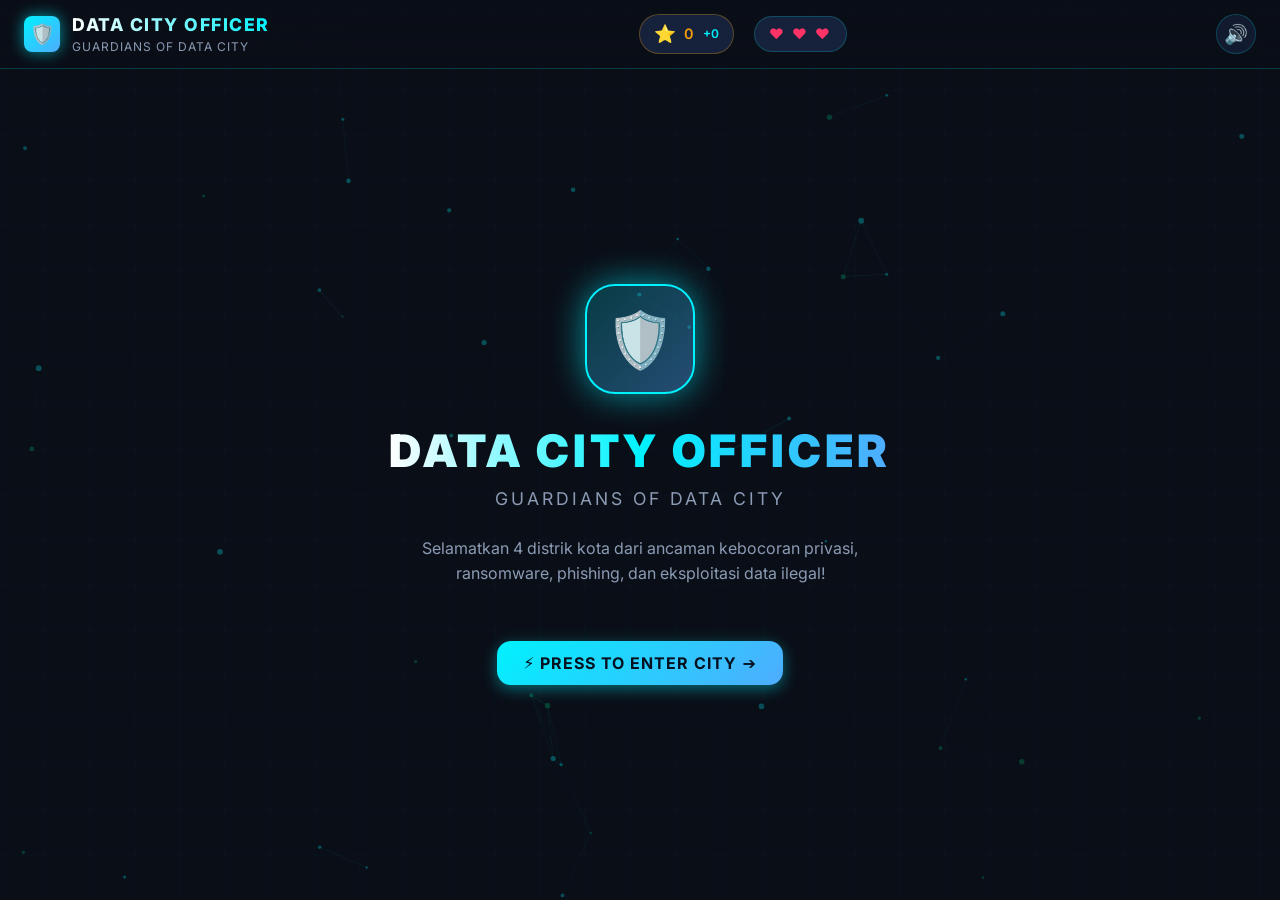
==== data-city-officer/index.html @ 13c128e5 "Add files via upload" ====
<!DOCTYPE html>
<html lang="id">

<head>
  <meta charset="UTF-8">
  <meta name="viewport" content="width=device-width, initial-scale=1.0, maximum-scale=1.0, user-scalable=no">
  <title>DATA CITY OFFICER: Guardians of Data City</title>
  <meta name="description"
    content="Game 2D edukatif cybersecurity dan data privacy berbasis browser. Selamatkan Data City dari kebocoran dan penyalahgunaan data!">
  <meta name="keywords" content="cybersecurity game, data privacy, trivia, edukasi keamanan data, data city officer">

  <!-- Modern Font -->
  <link rel="preconnect" href="https://fonts.googleapis.com">
  <link rel="preconnect" href="https://fonts.gstatic.com" crossorigin>
  <link
    href="https://fonts.googleapis.com/css2?family=Inter:wght@400;600;700;800;900&family=JetBrains+Mono:wght@700;800&display=swap"
    rel="stylesheet">

  <!-- Stylesheets -->
  <link rel="stylesheet" href="css/style.css">
  <link rel="stylesheet" href="css/animations.css">
  <link rel="stylesheet" href="css/menu.css">
  <link rel="stylesheet" href="css/map.css">
  <link rel="stylesheet" href="css/quiz.css">
  <link rel="stylesheet" href="css/city.css">
</head>

<body>

  <!-- Cyber Background Canvas -->
  <canvas id="bg-canvas"></canvas>

  <!-- Confetti Canvas -->
  <canvas id="confetti-canvas"></canvas>

  <!-- Red Strobe Overlay for Data Breach -->
  <div id="breach-overlay"></div>

  <!-- Game Over Narrative -->
  <div class="game-over-overlay" id="game-over-overlay" role="alertdialog" aria-modal="true" aria-labelledby="game-over-title" aria-describedby="game-over-narrative" hidden>
    <div class="game-over-narrative" id="game-over-narrative" aria-live="assertive">
      <h2 id="game-over-title">GAME OVER</h2>
      <p class="game-over-line game-over-line-one">Firewall kota gagal bertahan.</p>
      <p class="game-over-line game-over-line-two">Data warga dan informasi pribadi mereka telah bocor ke pihak yang tidak berwenang.</p>
      <p class="game-over-line game-over-line-three">Operasi gagal. Data City berada dalam kondisi darurat.</p>
      <p class="game-over-line game-over-return">Mengembalikanmu ke menu utama...</p>
    </div>
  </div>

  <!-- Toast Notifications Container -->
  <div id="toast-container" aria-live="polite"></div>

  <!-- Main Game Container -->
  <div id="game-app">

    <!-- Global Top Navigation Header -->
    <header class="game-header">
      <div class="header-brand" id="header-brand-logo" role="button" tabindex="0" title="Kembali ke Menu Utama">
        <div class="badge-logo">🛡️</div>
        <div class="brand-titles">
          <span class="brand-title">Data City Officer</span>
          <span class="brand-subtitle">Guardians of Data City</span>
        </div>
      </div>

      <div class="header-stats">
        <div class="stat-pill score-pill" title="Base Score dan Speed Bonus">
          <span class="icon">⭐</span>
          <span id="header-score-val">0</span>
          <span id="header-speed-val" style="font-size:0.75rem; color:var(--cyan); margin-left:2px;">+0</span>
        </div>
        <div class="stat-pill lives-pill" title="Nyawa Officer">
          <span id="header-lives-val">❤️ ❤️ ❤️</span>
        </div>
      </div>

      <div class="header-controls">
        <button class="btn-icon" id="btn-sound-toggle" aria-label="Toggle Sound" title="Suara On/Off">
          🔊
        </button>
      </div>
    </header>

    <!-- Screens Viewport Container -->
    <main id="screens-viewport">

      <!-- ===================================================================
           1. SPLASH SCREEN
           =================================================================== -->
      <section id="screen-splash" class="game-screen active">
        <div class="splash-badge">🛡️</div>
        <div>
          <h1 class="splash-title">DATA CITY OFFICER</h1>
          <p class="splash-subtitle">GUARDIANS OF DATA CITY</p>
        </div>
        <p style="color:var(--text-muted); max-width:480px; font-size:1rem; line-height:1.6;">
          Selamatkan 4 distrik kota dari ancaman kebocoran privasi, ransomware, phishing, dan eksploitasi data ilegal!
        </p>
        <button class="btn-primary splash-press-btn" id="btn-splash-enter">
          ⚡ PRESS TO ENTER CITY ➔
        </button>
      </section>

      <!-- ===================================================================
           2. MAIN MENU SCREEN
           =================================================================== -->
      <section id="screen-menu" class="game-screen">
        <div class="menu-layout">
          <!-- Hero Character Display -->
          <div class="menu-hero">
            <div class="character-card">
              <div class="character-avatar-wrapper floating-anim">
                <!-- SVG Avatar inserted via JS -->
              </div>
              <div class="hero-officer-info">
                <div class="hero-officer-name">Data City Officer</div>
                <div class="hero-officer-role">Cyber Defense Squad</div>
              </div>
            </div>
          </div>

          <!-- Menu Options -->
          <div class="menu-content">
            <div class="menu-header-group">
              <h2 class="menu-main-title">DATA CITY OFFICER</h2>
              <div class="menu-sub-title">GUARDIANS OF DATA CITY</div>
            </div>

            <div class="menu-nav-list">
              <button class="btn-primary menu-btn" id="btn-menu-start">
                <span class="btn-icon-prefix">🚀</span> START NEW MISSION
              </button>
              <button class="btn-secondary menu-btn" id="btn-menu-continue" disabled>
                <span class="btn-icon-prefix">▶️</span> CONTINUE MISSION
              </button>
              <button class="btn-secondary menu-btn" id="btn-menu-tutorial">
                <span class="btn-icon-prefix">📖</span> TUTORIAL & BRIEFING
              </button>
              <button class="btn-secondary menu-btn" id="btn-menu-how">
                <span class="btn-icon-prefix">❓</span> HOW TO PLAY & RULES
              </button>
              <button class="btn-secondary menu-btn" id="btn-menu-settings">
                <span class="btn-icon-prefix">⚙️</span> SETTINGS & STORAGE
              </button>
            </div>

            <div class="menu-footer-info">
              <span>v1.0 Standard Web Game</span>
              <span>4 Districts • 40 Questions</span>
            </div>
          </div>
        </div>
      </section>

      <!-- ===================================================================
           3. TUTORIAL SCREEN
           =================================================================== -->
      <section id="screen-tutorial" class="game-screen">
        <div class="tutorial-card">
          <div class="tutorial-header">
            <h2 style="font-size:1.3rem; color:#fff; display:flex; align-items:center; gap:8px;">
              🛡️ PANDUAN PETUGAS KEAMANAN DATA
            </h2>
            <div class="tutorial-step-indicator" id="tutorial-step-indicator">
              PANDUAN 1 / 6
            </div>
          </div>

          <!-- Slide 1: Cara Menjawab & Keyboard -->
          <div class="tutorial-slide active">
            <div class="tutorial-slide-title">
              <span>🎮</span> 1. Cara Menjawab & Kontrol
            </div>
            <p class="tutorial-slide-desc">
              Pilih salah satu dari 4 opsi jawaban terbaik berdasarkan prinsip keamanan data dan privasi. Kamu dapat
              mengklik jawaban langsung atau menggunakan tombol keyboard:
            </p>
            <div class="tutorial-visual-box">
              <div class="tutorial-key-list">
                <span class="key-badge">1 / A</span> Pilihan A
                <span class="key-badge">2 / B</span> Pilihan B
                <span class="key-badge">3 / C</span> Pilihan C
                <span class="key-badge">4 / D</span> Pilihan D
              </div>
            </div>
          </div>

          <!-- Slide 2: Timer 1:30 Menit -->
          <div class="tutorial-slide">
            <div class="tutorial-slide-title">
              <span>⏱️</span> 2. Batas Waktu 1:30 Menit & Speed Bonus
            </div>
            <p class="tutorial-slide-desc">
              Setiap pertanyaan memiliki batas waktu <strong>1:30 menit (90 detik)</strong>.
            </p>
            <div class="tutorial-visual-box">
              <ul style="list-style:none; display:flex; flex-direction:column; gap:8px;">
                <li>🟢 <strong>1:30–0:21:</strong> Waktu normal. Jawab dalam 30 detik pertama (> 1:00 tersisa) untuk
                  meraih <span style="color:var(--cyan);font-weight:700;">+50 Speed Bonus</span>!</li>
                <li>🟡 <strong>0:20–0:11:</strong> Peringatan (Warning pulse).</li>
                <li>🔴 <strong>0:10–0:00:</strong> Kritis (Critical). Jika mencapai 0:00, jawaban dihitung salah!</li>
              </ul>
            </div>
          </div>

          <!-- Slide 3: Sistem Nyawa (Lives) -->
          <div class="tutorial-slide">
            <div class="tutorial-slide-title">
              <span>❤️</span> 3. Sistem Nyawa (Lives)
            </div>
            <p class="tutorial-slide-desc">
              Officer memulai permainan dengan <strong>3 Nyawa (❤️ ❤️ ❤️)</strong>. Nyawa yang tersisa dibawa ke level
              berikutnya. Setelah menyelesaikan satu stage, Officer mendapat <strong>+1 nyawa</strong> (maksimal 3):
            </p>
            <div class="tutorial-visual-box">
              <ul style="list-style:none; display:flex; flex-direction:column; gap:8px;">
                <li>💔 <strong>Salah 1x:</strong> Mendapat Peringatan Risiko Keamanan Data.</li>
                <li>💔 <strong>Salah 2x:</strong> Security Alert! Skor level berkurang 50%!</li>
                <li>💔 <strong>Salah 3x:</strong> Memicu <strong>DATA BREACH!</strong></li>
              </ul>
            </div>
          </div>

          <!-- Slide 4: Data Breach -->
          <div class="tutorial-slide">
            <div class="tutorial-slide-title">
              <span>🚨</span> 4. Bahaya Data Breach
            </div>
            <p class="tutorial-slide-desc">
              Jika melakukan kesalahan sebanyak 3 kali dalam satu level, sistem keamanan kota lumpuh!
            </p>
            <div class="tutorial-visual-box" style="border-color:var(--crimson);">
              <p style="color:var(--crimson); font-weight:700;">
                Alarm berbunyi dan layar Game Over muncul dengan narasi kebocoran data, lalu kamu dikembalikan ke menu
                utama. Selesaikan stage untuk memulihkan 1 nyawa.
              </p>
            </div>
          </div>

          <!-- Slide 5: Power-Ups (Audit Log & Encryption) -->
          <div class="tutorial-slide">
            <div class="tutorial-slide-title">
              <span>⚡</span> 5. Power-Up Bantuan Officer
            </div>
            <p class="tutorial-slide-desc">
              Setiap level memberikanmu 2 perlengkapan canggih (masing-masing 1x per level):
            </p>
            <div class="tutorial-visual-box">
              <div style="display:flex; flex-direction:column; gap:12px;">
                <div>
                  <strong style="color:var(--cyan);">🔍 AUDIT LOG (Tombol L):</strong> Mengeliminasi 2 opsi jawaban yang
                  salah secara otomatis!
                </div>
                <div>
                  <strong style="color:#a855f7;">🔐 ENCRYPTION (Tombol E):</strong> Membekukan timer selama 7 detik
                  untuk memberikan waktu berpikir ekstra!
                </div>
              </div>
            </div>
          </div>

          <!-- Slide 6: Pangkat & Skor Akhir -->
          <div class="tutorial-slide">
            <div class="tutorial-slide-title">
              <span>🏆</span> 6. Skor & Pangkat Tertinggi
            </div>
            <p class="tutorial-slide-desc">
              Selesaikan 40 pertanyaan di 4 distrik (Hospital, E-Shop, School, Restaurant).
            </p>
            <div class="tutorial-visual-box">
              <div style="display:grid; grid-template-columns:1fr 1fr; gap:10px; width:100%;">
                <div>🥉 0–1000: Rookie Officer</div>
                <div>🥈 1001–2500: Junior Officer</div>
                <div>🥇 2501–3500: Senior Officer</div>
                <div>👑 3501–4000: Chief Data Guardian</div>
              </div>
            </div>
          </div>

          <!-- Tutorial Navigation -->
          <div class="tutorial-nav">
            <button class="btn-secondary" id="btn-tutorial-prev">
              ⬅ KEMBALI
            </button>
            <button class="btn-primary" id="btn-tutorial-next">
              LANJUT ➔
            </button>
          </div>
        </div>
      </section>

      <!-- 2D City Exploration -->
      <section id="screen-city" class="game-screen">
        <div class="city-world" id="city-world">
          <canvas id="city-canvas" aria-label="Data City 2D world"></canvas>
          <div class="city-hud">
            <div class="city-hud-brand">🛡️ DATA CITY OFFICER <span id="city-rank">ROOKIE OFFICER</span></div>
            <div class="city-hud-stats">
              <span>⭐ <b id="city-score">0</b></span>
              <span>✨ <b id="city-xp">0 XP</b></span>
              <span>❤️ <b id="city-lives">3</b></span>
              <div class="city-security-pill"><span>🔐 <b id="city-security">0%</b></span><i><em id="city-security-fill"></em></i></div>
            </div>
            <div class="city-objective">
              <small>CURRENT OBJECTIVE</small>
              <strong id="city-objective-text">Visit Hospital and talk to Dr. Maya.</strong>
            </div>
            <div class="city-hud-actions">
              <button type="button" id="city-map-toggle" aria-label="Show city map">🗺️</button>
              <button type="button" id="city-pause-button" aria-label="Pause game">Ⅱ</button>
            </div>
          </div>
          <div class="city-minimap" id="city-minimap" aria-label="Minimap"></div>
          <div class="city-interact-prompt" id="city-interact-prompt" hidden></div>
          <div class="city-touch-controls" id="city-touch-controls" aria-label="Movement controls">
            <div class="city-dpad">
              <button type="button" data-move="up" aria-label="Move up">▲</button>
              <button type="button" data-move="left" aria-label="Move left">◀</button>
              <button type="button" data-move="down" aria-label="Move down">▼</button>
              <button type="button" data-move="right" aria-label="Move right">▶</button>
            </div>
            <button type="button" id="city-touch-interact">E&nbsp; TALK</button>
          </div>
          <div class="city-dialog-shade" id="city-dialog-shade" hidden>
            <section class="city-dialog" role="dialog" aria-modal="true" aria-labelledby="city-dialog-title">
              <header><span id="city-dialog-avatar">🛡️</span><div><strong id="city-dialog-title">Data City</strong><small id="city-dialog-role"></small></div><button type="button" id="city-dialog-close" aria-label="Close">×</button></header>
              <p id="city-dialog-text"></p>
              <div class="city-dialog-progress" id="city-dialog-progress"></div>
              <footer>
                <button type="button" class="btn-secondary" id="city-dialog-skip">SKIP</button>
                <button type="button" class="btn-secondary" id="city-dialog-next">CONTINUE</button>
                <div class="city-mission-actions" id="city-mission-actions" hidden></div>
              </footer>
            </section>
          </div>
          <div class="city-briefing-shade" id="city-briefing-shade" hidden>
            <section class="city-briefing" role="dialog" aria-modal="true">
              <span id="city-briefing-icon">🛡️</span>
              <small>MISSION START</small>
              <h2 id="city-briefing-district">HOSPITAL SECURITY</h2>
              <p id="city-briefing-title">Pendaftaran Pasien Baru</p>
              <button type="button" class="btn-primary" id="city-briefing-start">START MISSION</button>
              <button type="button" class="btn-secondary" id="city-briefing-cancel">KEMBALI</button>
            </section>
          </div>
          <div class="city-pause-shade" id="city-pause-shade" hidden>
            <section class="city-pause" role="dialog" aria-modal="true">
              <h2>GAME PAUSED</h2>
              <button type="button" class="btn-primary" id="city-resume">RESUME</button>
              <button type="button" class="btn-secondary" id="city-save">SAVE GAME</button>
              <button type="button" class="btn-secondary" id="city-settings">SETTINGS</button>
              <button type="button" class="btn-secondary" id="city-district-map">DISTRICT MAP</button>
              <button type="button" class="btn-secondary" id="city-main-menu">MAIN MENU</button>
            </section>
          </div>
          <div class="city-welcome" id="city-welcome" hidden>
            <strong>WELCOME TO DATA CITY</strong>
            <span>Explore the city. Talk to people. Protect their data.</span>
          </div>
        </div>
      </section>

      <!-- ===================================================================
           4. DATA CITY MAP SCREEN
           =================================================================== -->
      <section id="screen-map" class="game-screen">
        <div class="map-header">
          <div class="map-title-group">
            <h2>PETA DISTRIK DATA CITY</h2>
            <p>Pilih distrik untuk memulai inspeksi keamanan data.</p>
          </div>
          <div class="map-global-security">
            <div class="global-sec-info">
              <span class="global-sec-label">TOTAL KEAMANAN KOTA</span>
              <span class="global-sec-value" id="global-sec-val">20%</span>
            </div>
          </div>
        </div>

        <!-- 2D Map Grid (Expanded Panoramic Layout) -->
        <div class="city-map-container">
          <!-- Central HQ Node Banner -->
          <div class="district-node-hq">
            <div class="hq-node-card">
              <div class="hq-icon-box">🏢</div>
              <div class="hq-info-box">
                <div class="hq-title">DATA CITY HQ — COMMAND CENTER</div>
                <div class="hq-status-row">
                  <span class="hq-status-badge">CENTRAL FIREWALL</span>
                  <span class="hq-firewall-indicator" id="hq-firewall-status">FIREWALL INTEGRITY: 20%</span>
                </div>
              </div>
            </div>
          </div>

          <!-- 4 District Nodes Panoramic Grid -->
          <div class="districts-grid-container">
            <!-- Hospital Node -->
            <div class="district-node-hospital">
              <div class="district-card" id="card-hospital" tabindex="0">
                <div class="district-card-header">
                  <div class="district-icon-wrapper">🏥</div>
                  <div class="district-badge-status badge-unlocked">UNLOCKED</div>
                </div>
                <div class="district-info-body">
                  <div class="district-name">HOSPITAL</div>
                  <div class="district-topic">Medical Data Privacy</div>
                  <div class="district-npc-hint">👩‍⚕️ Dr. Maya</div>
                </div>
                <div class="district-security-box">
                  <div class="sec-bar-header">
                    <span class="sec-level-label">Security</span>
                    <span class="sec-percent-val">20%</span>
                  </div>
                  <div class="sec-progress-track">
                    <div class="sec-progress-fill danger" style="width: 20%;"></div>
                  </div>
                </div>
                <button class="btn-primary district-action-btn">ENTER DISTRICT</button>
              </div>
            </div>

            <!-- E-Shop Node -->
            <div class="district-node-eshop">
              <div class="district-card" id="card-eshop" tabindex="0">
                <div class="district-card-header">
                  <div class="district-icon-wrapper">🛒</div>
                  <div class="district-badge-status badge-unlocked">UNLOCKED</div>
                </div>
                <div class="district-info-body">
                  <div class="district-name">E-SHOP</div>
                  <div class="district-topic">Customer & Transaction Data</div>
                  <div class="district-npc-hint">👨‍💼 Alex</div>
                </div>
                <div class="district-security-box">
                  <div class="sec-bar-header">
                    <span class="sec-level-label">Security</span>
                    <span class="sec-percent-val">20%</span>
                  </div>
                  <div class="sec-progress-track">
                    <div class="sec-progress-fill danger" style="width: 20%;"></div>
                  </div>
                </div>
                <button class="btn-primary district-action-btn">ENTER DISTRICT</button>
              </div>
            </div>

            <!-- School Node -->
            <div class="district-node-school">
              <div class="district-card" id="card-school" tabindex="0">
                <div class="district-card-header">
                  <div class="district-icon-wrapper">🏫</div>
                  <div class="district-badge-status badge-unlocked">UNLOCKED</div>
                </div>
                <div class="district-info-body">
                  <div class="district-name">SCHOOL</div>
                  <div class="district-topic">Student Data Privacy</div>
                  <div class="district-npc-hint">👩‍🏫 Ms. Rina</div>
                </div>
                <div class="district-security-box">
                  <div class="sec-bar-header">
                    <span class="sec-level-label">Security</span>
                    <span class="sec-percent-val">20%</span>
                  </div>
                  <div class="sec-progress-track">
                    <div class="sec-progress-fill danger" style="width: 20%;"></div>
                  </div>
                </div>
                <button class="btn-primary district-action-btn">ENTER DISTRICT</button>
              </div>
            </div>

            <!-- Restaurant Node -->
            <div class="district-node-restaurant">
              <div class="district-card" id="card-restaurant" tabindex="0">
                <div class="district-card-header">
                  <div class="district-icon-wrapper">🍽️</div>
                  <div class="district-badge-status badge-unlocked">UNLOCKED</div>
                </div>
                <div class="district-info-body">
                  <div class="district-name">RESTAURANT</div>
                  <div class="district-topic">Privacy & Network Security</div>
                  <div class="district-npc-hint">👨‍🍳 Chef Budi</div>
                </div>
                <div class="district-security-box">
                  <div class="sec-bar-header">
                    <span class="sec-level-label">Security</span>
                    <span class="sec-percent-val">20%</span>
                  </div>
                  <div class="sec-progress-track">
                    <div class="sec-progress-fill danger" style="width: 20%;"></div>
                  </div>
                </div>
                <button class="btn-primary district-action-btn">ENTER DISTRICT</button>
              </div>
            </div>
          </div>
        </div>

        <!-- Map Footer -->
        <div class="map-footer">
          <button class="btn-secondary" id="btn-map-back-menu">
            ⬅ MENU UTAMA
          </button>
          <div class="map-progress-summary">
            <button class="btn-secondary" id="btn-map-achievements">
              🏆 ACHIEVEMENTS
            </button>
            <button class="btn-secondary" id="btn-map-return-city">
              🚶 RETURN TO CITY
            </button>
          </div>
        </div>
      </section>

      <!-- ===================================================================
           5. QUIZ / QUESTION SCREEN
           =================================================================== -->
      <section id="screen-quiz" class="game-screen">
        <!-- Top HUD -->
        <div class="quiz-hud">
          <div class="hud-district-info">
            <div class="hud-district-badge" id="hud-district-icon">🏥</div>
            <div class="hud-district-names">
              <div class="hud-district-title" id="hud-district-title">HOSPITAL - LEVEL 1</div>
              <div class="hud-district-sec" id="hud-district-sec">DATA SECURITY: 20%</div>
            </div>
          </div>

          <div class="hud-question-counter" id="hud-question-counter">
            QUESTION 01/05
          </div>

          <!-- Timer Clock -->
          <div class="hud-timer-box normal" id="hud-timer-display" title="Sisa Waktu">
            <span>⏱</span>
            <span id="hud-timer-val">1:30</span>
          </div>
        </div>

        <!-- Question Card -->
        <div class="quiz-main-card" id="quiz-main-card">
          <!-- Scenario Narration -->
          <div class="quiz-scenario-box" id="quiz-scenario">
            Seorang pasien datang ke loket pendaftaran rawat jalan poli umum.
          </div>

          <!-- Question Headline -->
          <div class="quiz-question-text" id="quiz-question-text">
            Data mana yang TIDAK boleh kamu minta?
          </div>

          <!-- 4 Options Grid -->
          <div class="quiz-options-container" id="quiz-options-grid">
            <!-- Options dynamically rendered by JS -->
          </div>
        </div>

        <!-- Bottom Power-ups Bar -->
        <div class="quiz-powerups-bar">
          <div class="powerups-group">
            <button class="btn-powerup" id="btn-powerup-audit" title="Eliminasi 2 pilihan yang salah (Shortcut: L)">
              <span>🔍 AUDIT LOG</span>
              <span class="powerup-count-badge" id="powerup-audit-count">1</span>
            </button>
            <button class="btn-powerup" id="btn-powerup-encrypt" title="Bekukan timer selama 7 detik (Shortcut: E)">
              <span>🔐 ENCRYPTION</span>
              <span class="powerup-count-badge" id="powerup-encrypt-count">1</span>
            </button>
          </div>

          <div class="keyboard-hints">
            ⌨️ Tombol: <strong>1-4</strong> (Jawaban) | <strong>L</strong> (Audit) | <strong>E</strong> (Encrypt)
          </div>
        </div>
      </section>

      <!-- ===================================================================
           6. LEVEL / DISTRICT COMPLETE SCREEN
           =================================================================== -->
      <section id="screen-complete" class="game-screen">
        <div class="complete-card">
          <div class="complete-icon" id="complete-icon">🏆</div>
          <h2 class="complete-title" id="complete-title">LEVEL COMPLETE!</h2>
          <p class="complete-subtitle" id="complete-subtitle">
            Protokol data distrik berhasil dipulihkan!
          </p>

          <div class="complete-stats-grid">
            <div class="stat-box">
              <span class="stat-box-label">SKOR LEVEL INI</span>
              <span class="stat-box-value" id="complete-score-val">500 / 500</span>
            </div>
            <div class="stat-box">
              <span class="stat-box-label">SECURITY RESTORED</span>
              <span class="stat-box-value" id="complete-sec-val">50%</span>
            </div>
            <div class="stat-box">
              <span class="stat-box-label">XP EARNED</span>
              <span class="stat-box-value" id="complete-xp-val">+0 XP</span>
            </div>
          </div>

          <!-- Badge Showcase (When District 100% Complete) -->
          <div class="badge-reward-showcase" id="complete-badge-box" style="display:none;">
            <div class="badge-reward-icon" id="badge-reward-icon">🩺</div>
            <div class="badge-reward-info">
              <span class="badge-reward-tag">BADGE UNLOCKED!</span>
              <span class="badge-reward-name" id="badge-reward-name">Medical Data Guardian</span>
            </div>
          </div>

          <button class="btn-primary" id="btn-complete-continue">
            CONTINUE MISSION ➔
          </button>
        </div>
      </section>

      <!-- ===================================================================
           7. FINAL ENDING & RANKING SCREEN
           =================================================================== -->
      <section id="screen-ending" class="game-screen">
        <div class="ending-card">
          <div class="ending-badge-large">👑</div>
          <h1 class="ending-title">DATA CITY SECURED!</h1>
          <p style="color:var(--text-muted); font-size:1.1rem; max-width:600px;">
            Selamat, Officer! Seluruh 4 distrik kota telah terlindungi dari ancaman kebocoran dan penyalahgunaan data
            siber!
          </p>

          <div class="ending-rank-tag" id="ending-rank-tag">
            CHIEF DATA GUARDIAN
          </div>

          <div class="ending-security">
            <div><strong>DATA CITY SECURITY</strong><b id="ending-security-val">100%</b></div>
            <div class="ending-security-track"><span id="ending-security-fill"></span></div>
          </div>

          <div class="complete-stats-grid" style="max-width:500px;">
            <div class="stat-box">
              <span class="stat-box-label">TOTAL BASE SCORE</span>
              <span class="stat-box-value" id="ending-score-val">4000 / 4000</span>
            </div>
            <div class="stat-box">
              <span class="stat-box-label">SPEED BONUS</span>
              <span class="stat-box-value" id="ending-speed-val">+450</span>
            </div>
          </div>

          <div class="ending-districts-grid">
            <div class="district-secured-pill">
              <span>🏥 Hospital</span>
              <span class="district-secured-check">SECURED ✓</span>
            </div>
            <div class="district-secured-pill">
              <span>🛒 E-Shop</span>
              <span class="district-secured-check">SECURED ✓</span>
            </div>
            <div class="district-secured-pill">
              <span>🏫 School</span>
              <span class="district-secured-check">SECURED ✓</span>
            </div>
            <div class="district-secured-pill">
              <span>🍽️ Restaurant</span>
              <span class="district-secured-check">SECURED ✓</span>
            </div>
          </div>

          <div class="ending-actions">
            <button class="btn-primary" id="btn-ending-play-again">
              🔄 MAIN LAGI
            </button>
            <button class="btn-secondary" id="btn-ending-view-map">
              🗺️ LIHAT PETA KOTA
            </button>
          </div>
        </div>
      </section>

    </main>

    <!-- ===================================================================
         MODALS
         =================================================================== -->

    <!-- District Briefing / NPC Dialogue Modal -->
    <div class="modal-overlay" id="modal-briefing">
      <div class="modal-card">
        <div class="modal-header">
          <div class="modal-title" id="briefing-district-name">
            🏥 HOSPITAL DISTRICT
          </div>
          <button class="btn-icon btn-modal-close" aria-label="Tutup">✕</button>
        </div>
        <div class="modal-body briefing-card">
          <div class="briefing-npc-row">
            <div class="npc-avatar-box" id="briefing-npc-avatar">👩‍⚕️</div>
            <div class="npc-info-header">
              <div class="npc-name" id="briefing-npc-name">Dr. Maya</div>
              <div class="npc-role" id="briefing-npc-role">Chief Medical Officer</div>
            </div>
          </div>
          <div class="dialogue-bubble" id="briefing-npc-quote">
            "Officer! Rumah sakit kami mengalami masalah pengelolaan data pasien..."
          </div>

          <div style="font-weight:700; font-size:0.95rem; margin-top:8px;">PILIH LEVEL MISI:</div>
          <div class="briefing-levels-preview">
            <div class="level-card-option" id="briefing-lvl1-btn" tabindex="0">
              <div class="level-card-header">
                <span class="level-badge-tag" id="briefing-lvl1-badge">LEVEL 1</span>
                <span class="level-status-icon">➔</span>
              </div>
              <div class="level-card-title" id="briefing-lvl1-title">Pendaftaran Pasien Baru</div>
              <div class="level-card-desc" id="briefing-lvl1-desc">5 Pertanyaan Minimisasi Data</div>
            </div>

            <div class="level-card-option locked" id="briefing-lvl2-btn" tabindex="0">
              <div class="level-card-header">
                <span class="level-badge-tag" id="briefing-lvl2-badge">🔒 LOCKED</span>
                <span class="level-status-icon">🔒</span>
              </div>
              <div class="level-card-title" id="briefing-lvl2-title">Perlindungan Data Pasien</div>
              <div class="level-card-desc" id="briefing-lvl2-desc">5 Pertanyaan Enkripsi & Sharing</div>
            </div>
          </div>
        </div>
        <div class="modal-footer">
          <button class="btn-secondary btn-modal-close">KEMBALI KE PETA</button>
        </div>
      </div>
    </div>

    <!-- Answer Feedback Modal -->
    <div class="modal-overlay" id="modal-feedback">
      <div class="modal-card" style="max-width:550px;">
        <div class="modal-body" id="feedback-modal-content">
          <!-- Dynamic feedback inserted here -->
        </div>
        <div class="modal-footer" style="justify-content:center;">
          <button class="btn-primary" id="btn-feedback-continue" style="min-width:200px;">
            LANJUTKAN (CONTINUE) ➔
          </button>
        </div>
      </div>
    </div>

    <!-- How To Play Modal -->
    <div class="modal-overlay" id="modal-how-to-play">
      <div class="modal-card">
        <div class="modal-header">
          <div class="modal-title">📖 ATURAN & CARA BERMAIN</div>
          <button class="btn-icon btn-modal-close" aria-label="Tutup">✕</button>
        </div>
        <div class="modal-body" style="display:flex; flex-direction:column; gap:16px;">
          <div>
            <h3 style="color:var(--cyan); margin-bottom:4px;">🎯 MISI UTAMA</h3>
            <p>Selesaikan 40 skenario keamanan data di 4 distrik (Hospital, E-Shop, School, Restaurant). Setiap distrik
              memiliki 2 level (Data Collection dan Data Protection).</p>
          </div>
          <div>
            <h3 style="color:var(--cyan); margin-bottom:4px;">❤️ SISTEM LIVES & DATA BREACH</h3>
            <p>Setiap level memberikan 3 nyawa. Jika melakukan 3 kesalahan, terjadi <strong>DATA BREACH</strong>:
              data warga bocor, permainan berakhir, lalu kamu dikembalikan ke menu utama.</p>
          </div>
          <div>
            <h3 style="color:var(--cyan); margin-bottom:4px;">⚡ POWER-UPS</h3>
            <p><strong>Audit Log (L):</strong> Membuang 2 jawaban salah.<br><strong>Encryption (E):</strong> Membekukan
              timer selama 7 detik.</p>
          </div>
          <div>
            <h3 style="color:var(--cyan); margin-bottom:4px;">⌨️ TOMBOL CEPAT KEYBOARD</h3>
            <p>1 / A = Opsi A, 2 / B = Opsi B, 3 / C = Opsi C, 4 / D = Opsi D, L = Audit Log, E = Encryption,
              Spasi/Enter = Lanjut.</p>
          </div>
        </div>
        <div class="modal-footer">
          <button class="btn-primary btn-modal-close">MENGERTI</button>
        </div>
      </div>
    </div>

    <!-- Settings & LocalStorage Modal -->
    <div class="modal-overlay" id="modal-settings">
      <div class="modal-card" style="max-width:500px;">
        <div class="modal-header">
          <div class="modal-title">⚙️ PENGATURAN GAME</div>
          <button class="btn-icon btn-modal-close" aria-label="Tutup">✕</button>
        </div>
        <div class="modal-body settings-group">
          <div class="settings-row">
            <div class="settings-label">
              <span class="settings-title">Efek Suara (Audio FX)</span>
              <span class="settings-desc">Synthesizer Web Audio API</span>
            </div>
            <label class="switch">
              <input type="checkbox" id="settings-sound-switch" checked>
              <span class="slider"></span>
            </label>
          </div>

          <div class="settings-row" style="border:none; padding-top:20px;">
            <div class="settings-label">
              <span class="settings-title" style="color:var(--crimson);">Hapus Data Permainan</span>
              <span class="settings-desc">Mereset semua skor dan pencapaian tersimpan</span>
            </div>
            <button class="btn-danger" id="btn-settings-reset" style="padding:8px 16px; font-size:0.85rem;">
              RESET DATA
            </button>
          </div>
        </div>
        <div class="modal-footer">
          <button class="btn-primary btn-modal-close">SIMPAN & TUTUP</button>
        </div>
      </div>
    </div>

    <!-- Reset Confirmation Dialog Modal -->
    <div class="modal-overlay" id="modal-reset-confirm">
      <div class="modal-card" style="max-width:440px;">
        <div class="modal-header">
          <div class="modal-title" style="color:var(--crimson);">⚠️ KONFIRMASI RESET</div>
          <button class="btn-icon btn-modal-close" aria-label="Tutup">✕</button>
        </div>
        <div class="modal-body">
          Apakah kamu yakin ingin menghapus seluruh kemajuan permainan? Semua distrik yang sudah selesai dan skor akan
          kembali ke 0.
        </div>
        <div class="modal-footer">
          <button class="btn-secondary btn-modal-close">BATALKAN</button>
          <button class="btn-danger" id="btn-confirm-reset-yes">YA, RESET SEMUA</button>
        </div>
      </div>
    </div>

    <!-- Achievements Modal -->
    <div class="modal-overlay" id="modal-achievements">
      <div class="modal-card">
        <div class="modal-header">
          <div class="modal-title">🏆 ACHIEVEMENTS & PENCAPAIAN</div>
          <button class="btn-icon btn-modal-close" aria-label="Tutup">✕</button>
        </div>
        <div class="modal-body" id="achievements-list-container">
          <!-- Dynamic achievements inserted here -->
        </div>
        <div class="modal-footer">
          <button class="btn-primary btn-modal-close">TUTUP</button>
        </div>
      </div>
    </div>

  </div>

  <!-- Scripts in exact dependency order -->
  <script src="js/storage.js"></script>
  <script src="js/audio.js"></script>
  <script src="js/questions.js"></script>
  <script src="js/state.js"></script>
  <script src="js/ui.js"></script>
  <script src="js/game.js"></script>
  <script src="js/city.js"></script>
  <script src="js/main.js"></script>

</body>

</html>
---- data-city-officer/css/style.css ----
/* ==========================================================================
   DATA CITY OFFICER: GUARDIANS OF DATA CITY
   Base Styles & Design System
   ========================================================================== */

:root {
  /* Color Palette */
  --bg-primary: #0a0e17;
  --bg-secondary: #111a2e;
  --bg-tertiary: #16223b;
  --bg-card: rgba(18, 28, 50, 0.85);
  --bg-glass: rgba(16, 26, 48, 0.7);

  --border-color: rgba(0, 242, 254, 0.2);
  --border-glow: rgba(0, 242, 254, 0.5);
  --border-danger: rgba(255, 51, 102, 0.5);

  /* Cyber Accents */
  --cyan: #00f2fe;
  --cyan-glow: 0 0 15px rgba(0, 242, 254, 0.6);
  --blue: #4facfe;
  --emerald: #00f090;
  --emerald-glow: 0 0 15px rgba(0, 240, 144, 0.6);
  --amber: #f59e0b;
  --amber-glow: 0 0 15px rgba(245, 158, 11, 0.6);
  --crimson: #ff3366;
  --crimson-glow: 0 0 18px rgba(255, 51, 102, 0.7);
  --purple: #9d4edd;

  /* Text */
  --text-main: #f0f6fc;
  --text-muted: #8b9bb4;
  --text-dim: #54657e;
  --text-highlight: #38bdf8;

  /* Typography */
  --font-family: 'Inter', system-ui, -apple-system, BlinkMacSystemFont, "Segoe UI", Roboto, sans-serif;
  --font-mono: 'JetBrains Mono', 'Fira Code', 'Courier New', monospace;

  /* Layout */
  --max-width: 1100px;
  --radius-sm: 8px;
  --radius-md: 14px;
  --radius-lg: 20px;
  --radius-full: 9999px;

  /* Transitions */
  --transition-fast: 0.15s ease;
  --transition-normal: 0.25s cubic-bezier(0.4, 0, 0.2, 1);
  --transition-slow: 0.5s cubic-bezier(0.4, 0, 0.2, 1);
}

/* Reset & Box Sizing */
*,
*::before,
*::after {
  box-sizing: border-box;
  margin: 0;
  padding: 0;
  -webkit-tap-highlight-color: transparent;
}

html,
body {
  width: 100%;
  height: 100%;
  overflow: hidden;
  background-color: var(--bg-primary);
  color: var(--text-main);
  font-family: var(--font-family);
  font-size: 16px;
  line-height: 1.5;
  user-select: none;
  -webkit-user-select: none;
}

/* Background Canvas */
#bg-canvas {
  position: fixed;
  top: 0;
  left: 0;
  width: 100%;
  height: 100%;
  z-index: 0;
  pointer-events: none;
  opacity: 0.7;
}

/* Game Container */
#game-app {
  position: relative;
  width: 100%;
  height: 100%;
  max-width: 1400px;
  margin: 0 auto;
  z-index: 1;
  display: flex;
  flex-direction: column;
  overflow: hidden;
}

/* Top Navigation / Status Header (Global) */
.game-header {
  position: relative;
  z-index: 10;
  display: flex;
  align-items: center;
  justify-content: space-between;
  padding: 12px 24px;
  background: linear-gradient(180deg, rgba(10, 14, 23, 0.95) 0%, rgba(10, 14, 23, 0.7) 100%);
  backdrop-filter: blur(10px);
  border-bottom: 1px solid var(--border-color);
  min-height: 64px;
}

.header-brand {
  display: flex;
  align-items: center;
  gap: 12px;
  cursor: pointer;
}

.badge-logo {
  width: 36px;
  height: 36px;
  background: linear-gradient(135deg, var(--cyan), var(--blue));
  border-radius: var(--radius-sm);
  display: flex;
  align-items: center;
  justify-content: center;
  font-size: 20px;
  box-shadow: var(--cyan-glow);
}

.brand-titles {
  display: flex;
  flex-direction: column;
}

.brand-title {
  font-size: 1.1rem;
  font-weight: 800;
  letter-spacing: 1.5px;
  background: linear-gradient(90deg, #ffffff, var(--cyan));
  -webkit-background-clip: text;
  -webkit-text-fill-color: transparent;
  text-transform: uppercase;
}

.brand-subtitle {
  font-size: 0.75rem;
  letter-spacing: 1px;
  color: var(--text-muted);
  text-transform: uppercase;
}

.header-stats {
  display: flex;
  align-items: center;
  gap: 20px;
}

.stat-pill {
  display: flex;
  align-items: center;
  gap: 8px;
  background: var(--bg-tertiary);
  padding: 6px 14px;
  border-radius: var(--radius-full);
  border: 1px solid var(--border-color);
  font-size: 0.9rem;
  font-weight: 600;
}

.stat-pill .icon {
  font-size: 1.1rem;
}

.stat-pill.score-pill {
  color: var(--amber);
  border-color: rgba(245, 158, 11, 0.3);
}

.stat-pill.lives-pill {
  color: var(--crimson);
  letter-spacing: 2px;
}

.header-controls {
  display: flex;
  align-items: center;
  gap: 10px;
}

.btn-icon {
  background: var(--bg-secondary);
  border: 1px solid var(--border-color);
  color: var(--text-main);
  width: 40px;
  height: 40px;
  border-radius: 50%;
  display: flex;
  align-items: center;
  justify-content: center;
  font-size: 1.2rem;
  cursor: pointer;
  transition: all var(--transition-fast);
}

.btn-icon:hover {
  background: var(--bg-tertiary);
  border-color: var(--cyan);
  box-shadow: var(--cyan-glow);
  transform: translateY(-2px);
}

.btn-icon:active {
  transform: translateY(0);
}

/* Screens Wrapper */
#screens-viewport {
  position: relative;
  flex: 1;
  width: 100%;
  height: calc(100% - 64px);
  overflow-y: auto;
  overflow-x: hidden;
}

.game-screen {
  display: none;
  width: 100%;
  min-height: 100%;
  padding: 24px;
  opacity: 0;
  transform: scale(0.98);
  transition: opacity 0.3s ease, transform 0.3s ease;
}

.game-screen.active {
  display: flex;
  flex-direction: column;
  opacity: 1;
  transform: scale(1);
}

/* Buttons System */
.btn-primary,
.btn-secondary,
.btn-danger,
.btn-action {
  display: inline-flex;
  align-items: center;
  justify-content: center;
  gap: 10px;
  padding: 12px 26px;
  font-family: var(--font-family);
  font-size: 1rem;
  font-weight: 700;
  text-transform: uppercase;
  letter-spacing: 1px;
  border-radius: var(--radius-md);
  cursor: pointer;
  border: none;
  outline: none;
  position: relative;
  overflow: hidden;
  transition: all var(--transition-normal);
  text-decoration: none;
}

.btn-primary {
  background: linear-gradient(135deg, var(--cyan) 0%, var(--blue) 100%);
  color: #051020;
  box-shadow: 0 4px 15px rgba(0, 242, 254, 0.4);
}

.btn-primary:hover {
  box-shadow: 0 6px 25px rgba(0, 242, 254, 0.7);
  transform: translateY(-2px);
  filter: brightness(1.1);
}

.btn-secondary {
  background: var(--bg-tertiary);
  color: var(--text-main);
  border: 1px solid var(--border-color);
}

.btn-secondary:hover {
  border-color: var(--cyan);
  box-shadow: var(--cyan-glow);
  transform: translateY(-2px);
}

.btn-danger {
  background: linear-gradient(135deg, #ff3366, #e11d48);
  color: #ffffff;
  box-shadow: 0 4px 15px rgba(255, 51, 102, 0.4);
}

.btn-danger:hover {
  box-shadow: 0 6px 20px rgba(255, 51, 102, 0.6);
  transform: translateY(-2px);
}

.btn-action {
  background: linear-gradient(135deg, var(--emerald) 0%, #059669 100%);
  color: #022c22;
  box-shadow: 0 4px 15px rgba(0, 240, 144, 0.4);
}

.btn-action:hover {
  box-shadow: 0 6px 25px rgba(0, 240, 144, 0.7);
  transform: translateY(-2px);
  filter: brightness(1.1);
}

button:disabled,
.btn-primary:disabled,
.btn-secondary:disabled {
  opacity: 0.5;
  cursor: not-allowed;
  transform: none !important;
  box-shadow: none !important;
}

/* Modals */
.modal-overlay {
  position: fixed;
  top: 0;
  left: 0;
  width: 100%;
  height: 100%;
  background: rgba(5, 10, 20, 0.85);
  backdrop-filter: blur(8px);
  z-index: 100;
  display: none;
  align-items: center;
  justify-content: center;
  padding: 20px;
  opacity: 0;
  transition: opacity 0.25s ease;
}

.modal-overlay.active {
  display: flex;
  opacity: 1;
}

.modal-card {
  background: var(--bg-secondary);
  border: 1px solid var(--border-color);
  border-radius: var(--radius-lg);
  max-width: 600px;
  width: 100%;
  max-height: 90vh;
  overflow-y: auto;
  box-shadow: 0 20px 50px rgba(0, 0, 0, 0.7), 0 0 30px rgba(0, 242, 254, 0.2);
  display: flex;
  flex-direction: column;
  position: relative;
  transform: scale(0.95);
  transition: transform 0.25s cubic-bezier(0.4, 0, 0.2, 1);
}

.modal-overlay.active .modal-card {
  transform: scale(1);
}

.modal-header {
  display: flex;
  align-items: center;
  justify-content: space-between;
  padding: 20px 24px;
  border-bottom: 1px solid var(--border-color);
}

.modal-title {
  font-size: 1.3rem;
  font-weight: 700;
  display: flex;
  align-items: center;
  gap: 10px;
  color: var(--cyan);
}

.modal-body {
  padding: 24px;
  color: var(--text-main);
  line-height: 1.6;
}

.modal-footer {
  display: flex;
  align-items: center;
  justify-content: flex-end;
  gap: 14px;
  padding: 16px 24px;
  border-top: 1px solid var(--border-color);
  background: rgba(10, 14, 23, 0.5);
}

/* Toast Notifications */
#toast-container {
  position: fixed;
  bottom: 24px;
  right: 24px;
  z-index: 200;
  display: flex;
  flex-direction: column;
  gap: 12px;
  pointer-events: none;
}

.toast {
  pointer-events: auto;
  display: flex;
  align-items: center;
  gap: 14px;
  background: var(--bg-secondary);
  border: 1px solid var(--border-color);
  border-left: 4px solid var(--cyan);
  padding: 14px 20px;
  border-radius: var(--radius-sm);
  color: var(--text-main);
  box-shadow: 0 8px 24px rgba(0, 0, 0, 0.5), 0 0 15px rgba(0, 242, 254, 0.2);
  min-width: 280px;
  max-width: 380px;
  animation: toastSlideIn 0.3s cubic-bezier(0.4, 0, 0.2, 1) forwards;
}

.toast.toast-achievement {
  border-left-color: var(--amber);
  box-shadow: 0 8px 24px rgba(0, 0, 0, 0.5), var(--amber-glow);
}

.toast.toast-danger {
  border-left-color: var(--crimson);
  box-shadow: 0 8px 24px rgba(0, 0, 0, 0.5), var(--crimson-glow);
}

.toast-icon {
  font-size: 1.6rem;
  flex-shrink: 0;
}

.toast-content {
  display: flex;
  flex-direction: column;
}

.toast-title {
  font-weight: 700;
  font-size: 0.95rem;
}

.toast-desc {
  font-size: 0.8rem;
  color: var(--text-muted);
}

/* Focus and Accessibility */
:focus-visible {
  outline: 2px solid var(--cyan);
  outline-offset: 3px;
}

/* Scrollbar styling */
::-webkit-scrollbar {
  width: 8px;
  height: 8px;
}

::-webkit-scrollbar-track {
  background: var(--bg-primary);
}

::-webkit-scrollbar-thumb {
  background: var(--bg-tertiary);
  border-radius: var(--radius-full);
  border: 2px solid var(--bg-primary);
}

::-webkit-scrollbar-thumb:hover {
  background: var(--cyan);
}

background: var(--cyan);
}
---- data-city-officer/css/animations.css ----
/* ==========================================================================
   DATA CITY OFFICER: GUARDIANS OF DATA CITY
   Animations & Keyframes
   ========================================================================== */

/* Toast Animation */
@keyframes toastSlideIn {
  from {
    opacity: 0;
    transform: translateX(50px) scale(0.9);
  }
  to {
    opacity: 1;
    transform: translateX(0) scale(1);
  }
}

/* Pulsing Glows */
@keyframes pulseGlowCyan {
  0%, 100% {
    box-shadow: 0 0 15px rgba(0, 242, 254, 0.4);
  }
  50% {
    box-shadow: 0 0 28px rgba(0, 242, 254, 0.85);
  }
}

@keyframes pulseGlowRed {
  0%, 100% {
    box-shadow: 0 0 15px rgba(255, 51, 102, 0.4);
  }
  50% {
    box-shadow: 0 0 30px rgba(255, 51, 102, 0.95);
  }
}

@keyframes pulseGlowGreen {
  0%, 100% {
    box-shadow: 0 0 15px rgba(0, 240, 144, 0.4);
  }
  50% {
    box-shadow: 0 0 30px rgba(0, 240, 144, 0.95);
  }
}

/* Screen Shake for Wrong Answer / Alert */
@keyframes shakeScreen {
  0%, 100% { transform: translate(0, 0); }
  10%, 30%, 50%, 70%, 90% { transform: translate(-6px, 2px); }
  20%, 40%, 60%, 80% { transform: translate(6px, -2px); }
}

.shake-active {
  animation: shakeScreen 0.5s ease-in-out;
}

/* Violent Breach Shake */
@keyframes breachShake {
  0%, 100% { transform: translate(0, 0) scale(1); }
  10% { transform: translate(-10px, -8px) scale(1.02); }
  20% { transform: translate(12px, 8px) scale(0.99); }
  30% { transform: translate(-12px, 4px) scale(1.01); }
  40% { transform: translate(8px, -10px) scale(1.02); }
  50% { transform: translate(-8px, 10px) scale(0.98); }
  60% { transform: translate(10px, -6px) scale(1.01); }
  70% { transform: translate(-10px, 8px) scale(1); }
  80% { transform: translate(6px, -8px) scale(1.01); }
  90% { transform: translate(-4px, 4px) scale(1); }
}

.breach-shake-active {
  animation: breachShake 0.8s ease-in-out infinite;
}

/* Red Strobe Overlay for Data Breach */
@keyframes redStrobe {
  0%, 100% {
    opacity: 0;
  }
  50% {
    opacity: 0.65;
  }
}

#breach-overlay {
  position: fixed;
  top: 0;
  left: 0;
  width: 100%;
  height: 100%;
  background: radial-gradient(circle, rgba(255, 0, 50, 0.5) 0%, rgba(180, 0, 30, 0.85) 100%);
  pointer-events: none;
  z-index: 999;
  display: none;
}

#breach-overlay.active {
  display: block;
  animation: redStrobe 0.4s ease-in-out infinite;
}

.game-over-overlay[hidden] {
  display: none;
}

.game-over-overlay {
  position: fixed;
  z-index: 1001;
  inset: 0;
  display: grid;
  place-items: center;
  padding: 24px;
  color: #f0f6fc;
  background: #000;
  text-align: center;
}

.game-over-narrative {
  width: min(100%, 760px);
}

.game-over-narrative h2,
.game-over-line {
  opacity: 0;
  animation: gameOverReveal .7s ease-out forwards;
}

.game-over-narrative h2 {
  margin-bottom: 28px;
  color: #ff456b;
  font-size: clamp(2.5rem, 9vw, 5rem);
  font-weight: 900;
  letter-spacing: .12em;
  text-shadow: 0 0 28px #ff174488;
  animation-delay: .3s;
}

.game-over-line {
  margin: 0 auto 18px;
  color: #d7e0ec;
  font-size: clamp(1rem, 3vw, 1.35rem);
  line-height: 1.7;
}

.game-over-line-one { animation-delay: 1.4s; }
.game-over-line-two { animation-delay: 2.8s; }
.game-over-line-three { animation-delay: 4.2s; }

.game-over-return {
  margin-top: 34px;
  color: #8291a7;
  font-size: .95rem;
  animation-delay: 5.7s;
}

@keyframes gameOverReveal {
  from { opacity: 0; transform: translateY(12px); }
  to { opacity: 1; transform: translateY(0); }
}

/* Glitch Effect */
@keyframes glitchText {
  0% {
    transform: translate(0);
    text-shadow: -2px 0 #ff3366, 2px 0 #00f2fe;
  }
  25% {
    transform: translate(-3px, 2px);
    text-shadow: 2px -1px #ff3366, -2px 1px #00f2fe;
  }
  50% {
    transform: translate(2px, -2px);
    text-shadow: -2px 2px #ff3366, 2px -2px #00f2fe;
  }
  75% {
    transform: translate(-2px, -1px);
    text-shadow: 1px 2px #ff3366, -1px -2px #00f2fe;
  }
  100% {
    transform: translate(0);
    text-shadow: -2px 0 #ff3366, 2px 0 #00f2fe;
  }
}

.glitch-text {
  animation: glitchText 0.2s steps(2, start) infinite;
}

/* Floating Animation */
@keyframes floatY {
  0%, 100% {
    transform: translateY(0);
  }
  50% {
    transform: translateY(-8px);
  }
}

.floating-anim {
  animation: floatY 3s ease-in-out infinite;
}

/* Character Idle Breathing */
@keyframes officerBreathe {
  0%, 100% {
    transform: translateY(0) scale(1);
  }
  50% {
    transform: translateY(-4px) scale(1.01);
  }
}

.character-avatar.idle {
  animation: officerBreathe 3s ease-in-out infinite;
}

/* Victory Jump */
@keyframes victoryJump {
  0%, 100% {
    transform: translateY(0) scale(1);
  }
  30% {
    transform: translateY(-18px) scale(1.05);
  }
  50% {
    transform: translateY(-6px) scale(1);
  }
  70% {
    transform: translateY(-14px) scale(1.03);
  }
}

.character-avatar.victory {
  animation: victoryJump 1s cubic-bezier(0.175, 0.885, 0.32, 1.275) infinite;
}

/* Worried Shake */
@keyframes worriedTremble {
  0%, 100% { transform: translateX(0); }
  25% { transform: translateX(-2px) rotate(-1deg); }
  75% { transform: translateX(2px) rotate(1deg); }
}

.character-avatar.worried {
  animation: worriedTremble 0.6s ease-in-out infinite;
}

/* Shocked Freeze */
@keyframes shockedGasp {
  0%, 100% { transform: scale(1.08) translateY(-4px); }
  50% { transform: scale(1.05) translateY(-2px); }
}

.character-avatar.shocked {
  animation: shockedGasp 0.4s ease-in-out infinite;
}

/* Question Entrance */
@keyframes questionIn {
  from {
    opacity: 0;
    transform: translateY(20px) scale(0.97);
  }
  to {
    opacity: 1;
    transform: translateY(0) scale(1);
  }
}

.question-card-anim {
  animation: questionIn 0.35s cubic-bezier(0.16, 1, 0.3, 1) forwards;
}

/* Timer warning blink */
@keyframes timerBlinkWarning {
  0%, 100% { opacity: 1; color: var(--amber); }
  50% { opacity: 0.5; color: #fff; }
}

@keyframes timerBlinkCritical {
  0%, 100% { opacity: 1; color: var(--crimson); transform: scale(1.05); }
  50% { opacity: 0.4; color: #fff; transform: scale(0.95); }
}

.timer-warning {
  animation: timerBlinkWarning 0.8s ease infinite;
}

.timer-critical {
  animation: timerBlinkCritical 0.4s ease infinite;
}

/* Option Eliminated Strike */
@keyframes eliminateStrike {
  0% {
    opacity: 1;
    transform: scale(1);
  }
  50% {
    transform: scale(0.95);
    filter: grayscale(80%);
  }
  100% {
    opacity: 0.35;
    transform: scale(0.96);
    filter: grayscale(100%);
  }
}

.option-eliminated {
  animation: eliminateStrike 0.4s ease forwards;
  pointer-events: none !important;
  cursor: not-allowed !important;
}

/* Confetti container */
#confetti-canvas {
  position: fixed;
  top: 0;
  left: 0;
  width: 100%;
  height: 100%;
  pointer-events: none;
  z-index: 150;
}
---- data-city-officer/css/menu.css ----
/* ==========================================================================
   DATA CITY OFFICER: GUARDIANS OF DATA CITY
   Main Menu, Splash Screen, Tutorial, and Modals
   ========================================================================== */

/* Splash Screen */
#screen-splash {
  display: flex;
  align-items: center;
  justify-content: center;
  flex-direction: column;
  height: 100%;
  text-align: center;
  gap: 24px;
}

.splash-badge {
  width: 110px;
  height: 110px;
  background: linear-gradient(135deg, rgba(0, 242, 254, 0.2), rgba(79, 172, 254, 0.4));
  border: 2px solid var(--cyan);
  border-radius: 30px;
  display: flex;
  align-items: center;
  justify-content: center;
  font-size: 55px;
  box-shadow: 0 0 35px rgba(0, 242, 254, 0.6);
  animation: pulseGlowCyan 2.5s infinite;
}

.splash-title {
  font-size: 2.8rem;
  font-weight: 900;
  letter-spacing: 4px;
  background: linear-gradient(90deg, #fff 0%, var(--cyan) 50%, var(--blue) 100%);
  -webkit-background-clip: text;
  -webkit-text-fill-color: transparent;
  text-transform: uppercase;
}

.splash-subtitle {
  font-size: 1.1rem;
  color: var(--text-muted);
  letter-spacing: 3px;
  text-transform: uppercase;
}

.splash-press-btn {
  margin-top: 30px;
  animation: pulseGlowCyan 1.5s infinite;
}

/* Main Menu Screen */
#screen-menu {
  display: flex;
  flex-direction: column;
  align-items: center;
  justify-content: center;
  height: 100%;
  position: relative;
}

.menu-layout {
  display: grid;
  grid-template-columns: 1fr 1fr;
  align-items: center;
  gap: 40px;
  width: 100%;
  max-width: 1000px;
  margin: auto 0;
}

.menu-hero {
  display: flex;
  flex-direction: column;
  align-items: center;
  text-align: center;
}

.character-card {
  position: relative;
  background: radial-gradient(circle at center, rgba(0, 242, 254, 0.15) 0%, rgba(10, 14, 23, 0) 70%);
  border-radius: var(--radius-lg);
  padding: 20px;
  display: flex;
  flex-direction: column;
  align-items: center;
}

.character-avatar-wrapper {
  width: 190px;
  height: 190px;
  margin-bottom: 12px;
}

.character-avatar {
  width: 100%;
  height: 100%;
  filter: drop-shadow(0 10px 20px rgba(0, 242, 254, 0.3));
  transition: transform 0.3s ease;
}

.hero-officer-info {
  margin-top: 10px;
}

.hero-officer-name {
  font-size: 1.2rem;
  font-weight: 800;
  color: #fff;
  letter-spacing: 1px;
}

.hero-officer-role {
  font-size: 0.85rem;
  color: var(--cyan);
  font-weight: 600;
  text-transform: uppercase;
  letter-spacing: 1.5px;
}

.menu-content {
  display: flex;
  flex-direction: column;
  gap: 20px;
  background: var(--bg-card);
  backdrop-filter: blur(12px);
  padding: 36px;
  border-radius: var(--radius-lg);
  border: 1px solid var(--border-color);
  box-shadow: 0 15px 35px rgba(0, 0, 0, 0.5);
}

.menu-header-group {
  text-align: left;
}

.menu-main-title {
  font-size: 2.2rem;
  font-weight: 900;
  letter-spacing: 2px;
  background: linear-gradient(135deg, #ffffff 30%, var(--cyan) 100%);
  -webkit-background-clip: text;
  -webkit-text-fill-color: transparent;
  line-height: 1.1;
}

.menu-sub-title {
  font-size: 0.95rem;
  font-weight: 600;
  color: var(--blue);
  letter-spacing: 2px;
  margin-top: 6px;
  text-transform: uppercase;
}

.menu-nav-list {
  display: flex;
  flex-direction: column;
  gap: 12px;
  margin-top: 10px;
}

.menu-btn {
  width: 100%;
  justify-content: flex-start;
  padding: 14px 20px;
  font-size: 1rem;
}

.menu-btn .btn-icon-prefix {
  font-size: 1.25rem;
  width: 28px;
  display: flex;
  align-items: center;
  justify-content: center;
}

.menu-footer-info {
  margin-top: 10px;
  font-size: 0.8rem;
  color: var(--text-dim);
  display: flex;
  justify-content: space-between;
}

/* Tutorial Screen / Walkthrough */
#screen-tutorial {
  display: flex;
  flex-direction: column;
  max-width: 900px;
  margin: 0 auto;
  height: 100%;
  justify-content: center;
}

.tutorial-card {
  background: var(--bg-card);
  border: 1px solid var(--border-color);
  border-radius: var(--radius-lg);
  padding: 32px;
  box-shadow: 0 15px 40px rgba(0, 0, 0, 0.6);
  display: flex;
  flex-direction: column;
  gap: 24px;
}

.tutorial-header {
  display: flex;
  align-items: center;
  justify-content: space-between;
  border-bottom: 1px solid var(--border-color);
  padding-bottom: 16px;
}

.tutorial-step-indicator {
  font-size: 0.9rem;
  color: var(--cyan);
  font-weight: 700;
  letter-spacing: 1px;
}

.tutorial-slide {
  display: none;
  flex-direction: column;
  gap: 16px;
  min-height: 260px;
  justify-content: center;
}

.tutorial-slide.active {
  display: flex;
  animation: questionIn 0.3s ease;
}

.tutorial-slide-title {
  font-size: 1.4rem;
  font-weight: 800;
  color: #fff;
  display: flex;
  align-items: center;
  gap: 12px;
}

.tutorial-slide-desc {
  font-size: 1.05rem;
  color: var(--text-main);
  line-height: 1.7;
}

.tutorial-visual-box {
  background: var(--bg-tertiary);
  border: 1px dashed var(--border-color);
  border-radius: var(--radius-md);
  padding: 18px;
  display: flex;
  align-items: center;
  gap: 20px;
}

.tutorial-key-list {
  display: flex;
  gap: 12px;
  flex-wrap: wrap;
}

.key-badge {
  background: var(--bg-secondary);
  border: 1px solid var(--border-color);
  color: var(--cyan);
  font-family: var(--font-mono);
  font-weight: 700;
  padding: 4px 10px;
  border-radius: var(--radius-sm);
  box-shadow: 0 2px 5px rgba(0, 0, 0, 0.4);
}

.tutorial-nav {
  display: flex;
  justify-content: space-between;
  align-items: center;
  border-top: 1px solid var(--border-color);
  padding-top: 18px;
}

/* Settings Modal Elements */
.settings-group {
  display: flex;
  flex-direction: column;
  gap: 20px;
}

.settings-row {
  display: flex;
  align-items: center;
  justify-content: space-between;
  padding: 12px 0;
  border-bottom: 1px solid rgba(255, 255, 255, 0.05);
}

.settings-label {
  display: flex;
  flex-direction: column;
}

.settings-title {
  font-weight: 700;
  font-size: 1rem;
}

.settings-desc {
  font-size: 0.8rem;
  color: var(--text-muted);
}

/* Toggle Switch */
.switch {
  position: relative;
  display: inline-block;
  width: 54px;
  height: 28px;
}

.switch input {
  opacity: 0;
  width: 0;
  height: 0;
}

.slider {
  position: absolute;
  cursor: pointer;
  top: 0;
  left: 0;
  right: 0;
  bottom: 0;
  background-color: var(--bg-tertiary);
  transition: .3s;
  border-radius: 34px;
  border: 1px solid var(--border-color);
}

.slider:before {
  position: absolute;
  content: "";
  height: 20px;
  width: 20px;
  left: 3px;
  bottom: 3px;
  background-color: var(--text-muted);
  transition: .3s;
  border-radius: 50%;
}

input:checked+.slider {
  background-color: var(--cyan);
  border-color: var(--cyan);
  box-shadow: var(--cyan-glow);
}

input:checked+.slider:before {
  transform: translateX(26px);
  background-color: #051020;
}

/* Briefing / NPC Dialogue Modal */
.briefing-card {
  display: flex;
  flex-direction: column;
  gap: 20px;
}

.briefing-npc-row {
  display: flex;
  align-items: center;
  gap: 20px;
}

.npc-avatar-box {
  width: 90px;
  height: 90px;
  border-radius: 50%;
  border: 2px solid var(--cyan);
  box-shadow: var(--cyan-glow);
  background: var(--bg-tertiary);
  display: flex;
  align-items: center;
  justify-content: center;
  font-size: 40px;
  flex-shrink: 0;
  overflow: hidden;
}

.npc-info-header {
  display: flex;
  flex-direction: column;
}

.npc-name {
  font-size: 1.4rem;
  font-weight: 800;
  color: #fff;
}

.npc-role {
  font-size: 0.85rem;
  color: var(--cyan);
  font-weight: 600;
  text-transform: uppercase;
  letter-spacing: 1px;
}

.dialogue-bubble {
  background: var(--bg-tertiary);
  border: 1px solid var(--border-color);
  border-radius: var(--radius-md);
  padding: 20px;
  position: relative;
  font-size: 1.05rem;
  line-height: 1.7;
  color: var(--text-main);
  box-shadow: 0 5px 15px rgba(0, 0, 0, 0.3);
}

.dialogue-bubble::before {
  content: '';
  position: absolute;
  top: -10px;
  left: 40px;
  border-width: 0 10px 10px 10px;
  border-style: solid;
  border-color: transparent transparent var(--bg-tertiary) transparent;
}

.briefing-levels-preview {
  display: grid;
  grid-template-columns: 1fr 1fr;
  gap: 16px;
  margin-top: 10px;
}

.level-card-option {
  background: var(--bg-secondary);
  border: 1px solid var(--border-color);
  border-radius: var(--radius-md);
  padding: 16px;
  display: flex;
  flex-direction: column;
  gap: 8px;
  cursor: pointer;
  transition: all var(--transition-normal);
}

.level-card-option:hover:not(.locked) {
  border-color: var(--cyan);
  box-shadow: var(--cyan-glow);
  transform: translateY(-2px);
}

.level-card-option.locked {
  opacity: 0.5;
  cursor: not-allowed;
}

.level-card-header {
  display: flex;
  align-items: center;
  justify-content: space-between;
}

.level-badge-tag {
  font-size: 0.75rem;
  font-weight: 800;
  padding: 2px 8px;
  border-radius: var(--radius-sm);
  background: rgba(0, 242, 254, 0.15);
  color: var(--cyan);
}

.level-status-icon {
  font-size: 1.1rem;
}

.level-card-title {
  font-size: 1rem;
  font-weight: 700;
  color: #fff;
}

.level-card-desc {
  font-size: 0.8rem;
  color: var(--text-muted);
}
---- data-city-officer/css/map.css ----
/* ==========================================================================
   DATA CITY OFFICER: GUARDIANS OF DATA CITY
   Expanded Panoramic District Map Menu & Security Command Center
   ========================================================================== */

#screen-map {
  display: flex;
  flex-direction: column;
  height: 100%;
  max-width: 1400px;
  width: 100%;
  margin: 0 auto;
  gap: 16px;
  justify-content: flex-start;
  overflow-y: auto;
  padding-bottom: 24px;
}

/* Custom Sleek Cyber Scrollbar */
#screen-map::-webkit-scrollbar {
  width: 6px;
}
#screen-map::-webkit-scrollbar-track {
  background: rgba(10, 14, 23, 0.5);
}
#screen-map::-webkit-scrollbar-thumb {
  background: var(--cyan);
  border-radius: var(--radius-full);
}

.map-header {
  display: flex;
  align-items: center;
  justify-content: space-between;
  background: var(--bg-card);
  padding: 14px 24px;
  border-radius: var(--radius-md);
  border: 1px solid var(--border-color);
  backdrop-filter: blur(8px);
  flex-shrink: 0;
}

.map-title-group h2 {
  font-size: 1.4rem;
  font-weight: 800;
  color: #fff;
  letter-spacing: 1px;
}

.map-title-group p {
  font-size: 0.82rem;
  color: var(--text-muted);
}

.map-global-security {
  display: flex;
  align-items: center;
  gap: 16px;
}

.global-sec-info {
  display: flex;
  flex-direction: column;
  align-items: flex-end;
}

.global-sec-label {
  font-size: 0.72rem;
  text-transform: uppercase;
  letter-spacing: 1px;
  color: var(--text-muted);
}

.global-sec-value {
  font-size: 1.3rem;
  font-weight: 800;
  color: var(--cyan);
}

/* Expanded 2D Map Container */
.city-map-container {
  position: relative;
  flex: 1;
  background: radial-gradient(circle at center, rgba(17, 26, 46, 0.95) 0%, rgba(10, 14, 23, 0.98) 100%);
  border: 1px solid var(--border-color);
  border-radius: var(--radius-lg);
  padding: 20px 24px;
  display: flex;
  flex-direction: column;
  gap: 18px;
  box-shadow: inset 0 0 50px rgba(0, 242, 254, 0.08);
  overflow: visible;
}

/* Connecting Cyber Circuit Lines */
.map-grid-circuit {
  position: absolute;
  top: 0;
  left: 0;
  width: 100%;
  height: 100%;
  pointer-events: none;
  opacity: 0.25;
}

/* Central HQ Command Center Banner */
.district-node-hq {
  width: 100%;
  display: flex;
  justify-content: center;
  position: relative;
  z-index: 5;
}

.hq-node-card {
  width: 100%;
  max-width: 850px;
  background: linear-gradient(135deg, rgba(16, 26, 48, 0.95), rgba(10, 14, 23, 0.95));
  border: 1px solid var(--cyan);
  border-radius: var(--radius-md);
  padding: 12px 24px;
  display: flex;
  align-items: center;
  justify-content: center;
  gap: 18px;
  box-shadow: 0 0 25px rgba(0, 242, 254, 0.2);
}

.hq-icon-box {
  width: 44px;
  height: 44px;
  border-radius: 50%;
  background: var(--bg-tertiary);
  border: 1px solid var(--cyan);
  display: flex;
  align-items: center;
  justify-content: center;
  font-size: 24px;
  box-shadow: var(--cyan-glow);
  animation: pulseGlowCyan 3s infinite;
  flex-shrink: 0;
}

.hq-info-box {
  display: flex;
  flex-direction: column;
  gap: 2px;
}

.hq-title {
  font-size: 1.05rem;
  font-weight: 900;
  color: #fff;
  letter-spacing: 1px;
}

.hq-status-row {
  display: flex;
  align-items: center;
  gap: 12px;
}

.hq-status-badge {
  font-size: 0.7rem;
  font-weight: 800;
  color: var(--cyan);
  background: rgba(0, 242, 254, 0.12);
  padding: 2px 8px;
  border-radius: var(--radius-full);
  border: 1px solid rgba(0, 242, 254, 0.3);
}

.hq-firewall-indicator {
  font-size: 0.75rem;
  font-weight: 700;
  color: var(--text-muted);
}

/* 4 Districts Panoramic Grid */
.districts-grid-container {
  display: grid;
  grid-template-columns: repeat(4, 1fr);
  gap: 16px;
  width: 100%;
  position: relative;
  z-index: 5;
}

@media (max-width: 1080px) {
  .districts-grid-container {
    grid-template-columns: repeat(2, 1fr);
  }
}

@media (max-width: 600px) {
  .districts-grid-container {
    grid-template-columns: 1fr;
  }
}

/* District Card Component */
.district-card {
  width: 100%;
  background: var(--bg-card);
  border: 1px solid var(--border-color);
  border-radius: var(--radius-md);
  padding: 18px 16px;
  display: flex;
  flex-direction: column;
  gap: 12px;
  position: relative;
  backdrop-filter: blur(10px);
  cursor: pointer;
  transition: all var(--transition-normal);
  box-shadow: 0 8px 22px rgba(0, 0, 0, 0.45);
  user-select: none;
}

.district-card:hover:not(.locked) {
  transform: translateY(-4px) scale(1.01);
  border-color: var(--cyan);
  box-shadow: 0 12px 30px rgba(0, 242, 254, 0.35);
}

.district-card.locked {
  opacity: 0.6;
  filter: grayscale(40%);
  cursor: not-allowed;
  border-color: rgba(255, 255, 255, 0.1);
}

.district-card.completed {
  border-color: var(--emerald);
  box-shadow: 0 8px 25px rgba(0, 240, 144, 0.25);
}

.district-card-header {
  display: flex;
  align-items: center;
  justify-content: space-between;
}

.district-icon-wrapper {
  width: 48px;
  height: 48px;
  border-radius: var(--radius-sm);
  background: var(--bg-tertiary);
  border: 1px solid var(--border-color);
  display: flex;
  align-items: center;
  justify-content: center;
  font-size: 26px;
}

.district-card.completed .district-icon-wrapper {
  border-color: var(--emerald);
  box-shadow: var(--emerald-glow);
}

.district-badge-status {
  font-size: 0.72rem;
  font-weight: 800;
  padding: 3px 9px;
  border-radius: var(--radius-full);
  text-transform: uppercase;
  letter-spacing: 0.5px;
}

.badge-unlocked {
  background: rgba(0, 242, 254, 0.15);
  color: var(--cyan);
  border: 1px solid rgba(0, 242, 254, 0.3);
}

.badge-locked {
  background: rgba(255, 255, 255, 0.08);
  color: var(--text-dim);
  border: 1px solid rgba(255, 255, 255, 0.1);
}

.badge-completed {
  background: rgba(0, 240, 144, 0.15);
  color: var(--emerald);
  border: 1px solid rgba(0, 240, 144, 0.3);
}

.district-info-body {
  display: flex;
  flex-direction: column;
}

.district-name {
  font-size: 1.15rem;
  font-weight: 800;
  color: #fff;
  letter-spacing: 0.5px;
}

.district-topic {
  font-size: 0.78rem;
  color: var(--text-muted);
}

.district-npc-hint {
  font-size: 0.78rem;
  color: var(--cyan);
  font-weight: 600;
  margin-top: 3px;
}

/* Security Progress Bar */
.district-security-box {
  display: flex;
  flex-direction: column;
  gap: 4px;
}

.sec-bar-header {
  display: flex;
  justify-content: space-between;
  font-size: 0.75rem;
  font-weight: 700;
}

.sec-level-label {
  color: var(--text-muted);
}

.sec-percent-val {
  font-family: var(--font-mono);
}

.sec-progress-track {
  width: 100%;
  height: 8px;
  background: rgba(255, 255, 255, 0.08);
  border-radius: var(--radius-full);
  overflow: hidden;
  position: relative;
}

.sec-progress-fill {
  height: 100%;
  border-radius: var(--radius-full);
  transition: width 0.6s cubic-bezier(0.4, 0, 0.2, 1), background-color 0.4s ease;
}

.sec-progress-fill.danger {
  background: linear-gradient(90deg, #ff3366, #e11d48);
  box-shadow: 0 0 10px rgba(255, 51, 102, 0.6);
}

.sec-progress-fill.warning {
  background: linear-gradient(90deg, #f59e0b, #d97706);
  box-shadow: 0 0 10px rgba(245, 158, 11, 0.6);
}

.sec-progress-fill.secure {
  background: linear-gradient(90deg, #00f090, #059669);
  box-shadow: 0 0 10px rgba(0, 240, 144, 0.6);
}

.district-action-btn {
  margin-top: 4px;
  width: 100%;
  padding: 10px 8px;
  font-size: 0.85rem;
  font-weight: 800;
  letter-spacing: 0.5px;
  cursor: pointer;
}

/* Map Footer & Controls */
.map-footer {
  display: flex;
  justify-content: space-between;
  align-items: center;
  padding: 12px 24px;
  background: var(--bg-card);
  border: 1px solid var(--border-color);
  border-radius: var(--radius-md);
  flex-shrink: 0;
}

.map-progress-summary {
  display: flex;
  gap: 24px;
}
---- data-city-officer/css/quiz.css ----
/* ==========================================================================
   DATA CITY OFFICER: GUARDIANS OF DATA CITY
   Quiz Screen, Question Engine UI, Feedback, and Results
   ========================================================================== */

#screen-quiz {
  display: flex;
  flex-direction: column;
  height: 100%;
  max-width: 950px;
  margin: 0 auto;
  gap: 16px;
  justify-content: space-between;
}

/* Question Top HUD */
.quiz-hud {
  display: flex;
  align-items: center;
  justify-content: space-between;
  background: var(--bg-card);
  padding: 12px 20px;
  border-radius: var(--radius-md);
  border: 1px solid var(--border-color);
  backdrop-filter: blur(8px);
}

.hud-district-info {
  display: flex;
  align-items: center;
  gap: 12px;
}

.hud-district-badge {
  font-size: 1.5rem;
}

.hud-district-names {
  display: flex;
  flex-direction: column;
}

.hud-district-title {
  font-size: 1rem;
  font-weight: 800;
  color: #fff;
  letter-spacing: 0.5px;
}

.hud-district-sec {
  font-size: 0.75rem;
  color: var(--cyan);
  font-weight: 600;
}

.hud-question-counter {
  font-size: 0.95rem;
  font-weight: 800;
  letter-spacing: 1.5px;
  color: var(--text-highlight);
  background: var(--bg-tertiary);
  padding: 6px 14px;
  border-radius: var(--radius-full);
  border: 1px solid var(--border-color);
}

/* Timer Display */
.hud-timer-box {
  display: flex;
  align-items: center;
  gap: 8px;
  font-family: var(--font-mono);
  font-size: 1.25rem;
  font-weight: 800;
  padding: 6px 16px;
  border-radius: var(--radius-full);
  background: var(--bg-tertiary);
  border: 1px solid var(--border-color);
  transition: all var(--transition-fast);
}

.hud-timer-box.normal {
  color: var(--cyan);
  border-color: rgba(0, 242, 254, 0.4);
}

.hud-timer-box.warning {
  color: var(--amber);
  border-color: var(--amber);
  animation: timerBlinkWarning 0.8s ease infinite;
}

.hud-timer-box.critical {
  color: var(--crimson);
  border-color: var(--crimson);
  animation: timerBlinkCritical 0.4s ease infinite;
}

.hud-timer-box.paused {
  color: #a855f7;
  border-color: #a855f7;
  box-shadow: 0 0 15px rgba(168, 85, 247, 0.6);
}

/* Main Question Card */
.quiz-main-card {
  position: relative;
  background: var(--bg-card);
  border: 1px solid var(--border-color);
  border-radius: var(--radius-lg);
  padding: 24px;
  display: flex;
  flex-direction: column;
  gap: 20px;
  box-shadow: 0 15px 40px rgba(0, 0, 0, 0.5);
  backdrop-filter: blur(12px);
  min-height: 400px;
}

.quiz-scenario-box {
  background: rgba(0, 242, 254, 0.05);
  border-left: 4px solid var(--cyan);
  padding: 12px 18px;
  border-radius: 0 var(--radius-sm) var(--radius-sm) 0;
  font-size: 0.95rem;
  color: var(--text-muted);
  font-style: italic;
  line-height: 1.5;
}

.quiz-question-text {
  font-size: 1.3rem;
  font-weight: 800;
  color: #ffffff;
  line-height: 1.45;
  letter-spacing: 0.2px;
}

/* 4 Options Grid */
.quiz-options-container {
  display: grid;
  grid-template-columns: 1fr;
  gap: 12px;
  margin-top: 5px;
}

.option-btn {
  display: flex;
  align-items: center;
  gap: 16px;
  background: var(--bg-secondary);
  border: 1px solid rgba(255, 255, 255, 0.1);
  padding: 14px 20px;
  border-radius: var(--radius-md);
  color: var(--text-main);
  text-align: left;
  cursor: pointer;
  min-height: 56px;
  font-size: 1rem;
  font-weight: 500;
  transition: all var(--transition-normal);
  position: relative;
  overflow: hidden;
}

.option-btn:hover:not(:disabled) {
  background: var(--bg-tertiary);
  border-color: var(--cyan);
  box-shadow: 0 4px 18px rgba(0, 242, 254, 0.25);
  transform: translateX(4px);
}

.option-btn:focus-visible {
  outline: 2px solid var(--cyan);
  border-color: var(--cyan);
}

.option-letter-badge {
  width: 34px;
  height: 34px;
  border-radius: var(--radius-sm);
  background: var(--bg-tertiary);
  border: 1px solid var(--border-color);
  color: var(--cyan);
  font-weight: 800;
  font-family: var(--font-mono);
  display: flex;
  align-items: center;
  justify-content: center;
  flex-shrink: 0;
  transition: all var(--transition-fast);
}

.option-btn:hover:not(:disabled) .option-letter-badge {
  background: var(--cyan);
  color: #051020;
}

.option-text {
  flex: 1;
  line-height: 1.4;
}

/* Option states */
.option-btn.selected {
  border-color: var(--blue);
  background: rgba(79, 172, 254, 0.15);
}

.option-btn.correct {
  background: rgba(0, 240, 144, 0.2) !important;
  border-color: var(--emerald) !important;
  color: #ffffff !important;
  box-shadow: 0 0 20px rgba(0, 240, 144, 0.4) !important;
}

.option-btn.correct .option-letter-badge {
  background: var(--emerald);
  color: #022c22;
}

.option-btn.wrong {
  background: rgba(255, 51, 102, 0.2) !important;
  border-color: var(--crimson) !important;
  color: #ffffff !important;
  box-shadow: 0 0 20px rgba(255, 51, 102, 0.4) !important;
}

.option-btn.wrong .option-letter-badge {
  background: var(--crimson);
  color: #ffffff;
}

.option-eliminated-tag {
  font-size: 0.75rem;
  font-weight: 800;
  color: var(--crimson);
  letter-spacing: 1px;
  text-transform: uppercase;
}

/* Power-Ups Bar */
.quiz-powerups-bar {
  display: flex;
  align-items: center;
  justify-content: space-between;
  background: var(--bg-card);
  padding: 12px 20px;
  border-radius: var(--radius-md);
  border: 1px solid var(--border-color);
}

.powerups-group {
  display: flex;
  align-items: center;
  gap: 12px;
}

.btn-powerup {
  display: flex;
  align-items: center;
  gap: 8px;
  padding: 8px 16px;
  background: var(--bg-tertiary);
  border: 1px solid var(--border-color);
  border-radius: var(--radius-md);
  color: var(--text-main);
  font-size: 0.85rem;
  font-weight: 700;
  cursor: pointer;
  transition: all var(--transition-fast);
}

.btn-powerup:hover:not(:disabled) {
  border-color: var(--cyan);
  box-shadow: var(--cyan-glow);
  transform: translateY(-2px);
}

.btn-powerup.active-pause {
  background: rgba(168, 85, 247, 0.3);
  border-color: #a855f7;
  box-shadow: 0 0 15px rgba(168, 85, 247, 0.5);
}

.powerup-count-badge {
  font-size: 0.75rem;
  padding: 2px 6px;
  border-radius: var(--radius-full);
  background: var(--cyan);
  color: #051020;
  font-weight: 800;
}

.btn-powerup:disabled .powerup-count-badge {
  background: var(--text-dim);
  color: #ffffff;
}

.keyboard-hints {
  font-size: 0.75rem;
  color: var(--text-dim);
}

/* Feedback Modal Content */
.feedback-container {
  display: flex;
  flex-direction: column;
  gap: 16px;
  text-align: center;
  align-items: center;
}

.feedback-status-badge {
  display: inline-flex;
  align-items: center;
  gap: 8px;
  padding: 8px 24px;
  border-radius: var(--radius-full);
  font-size: 1.3rem;
  font-weight: 900;
  letter-spacing: 1px;
}

.feedback-correct .feedback-status-badge {
  background: rgba(0, 240, 144, 0.2);
  color: var(--emerald);
  border: 1px solid var(--emerald);
  box-shadow: var(--emerald-glow);
}

.feedback-wrong .feedback-status-badge {
  background: rgba(255, 51, 102, 0.2);
  color: var(--crimson);
  border: 1px solid var(--crimson);
  box-shadow: var(--crimson-glow);
}

.feedback-points {
  font-size: 1.1rem;
  font-weight: 800;
  color: var(--amber);
}

.feedback-principle-badge {
  font-size: 0.85rem;
  font-weight: 800;
  color: var(--cyan);
  background: rgba(0, 242, 254, 0.1);
  padding: 4px 12px;
  border-radius: var(--radius-sm);
  border: 1px solid rgba(0, 242, 254, 0.3);
  text-transform: uppercase;
  letter-spacing: 1px;
}

.feedback-explanation {
  background: var(--bg-tertiary);
  border: 1px solid var(--border-color);
  border-radius: var(--radius-md);
  padding: 16px;
  font-size: 0.95rem;
  color: var(--text-main);
  line-height: 1.6;
  text-align: left;
  width: 100%;
}

.feedback-penalty-notice {
  font-size: 0.85rem;
  color: var(--crimson);
  font-weight: 700;
}

/* Level Complete & District Complete Screen */
#screen-complete {
  display: flex;
  flex-direction: column;
  align-items: center;
  justify-content: center;
  height: 100%;
  max-width: 700px;
  margin: 0 auto;
}

.complete-card {
  background: var(--bg-card);
  border: 1px solid var(--border-color);
  border-radius: var(--radius-lg);
  padding: 36px;
  width: 100%;
  display: flex;
  flex-direction: column;
  align-items: center;
  gap: 24px;
  box-shadow: 0 20px 50px rgba(0, 0, 0, 0.6);
  backdrop-filter: blur(12px);
  text-align: center;
}

.complete-icon {
  font-size: 4rem;
  animation: pulseGlowCyan 2s infinite;
}

.complete-title {
  font-size: 2rem;
  font-weight: 900;
  letter-spacing: 1px;
  color: #fff;
}

.complete-subtitle {
  font-size: 1rem;
  color: var(--text-muted);
}

.complete-stats-grid {
  display: grid;
  grid-template-columns: 1fr 1fr;
  gap: 16px;
  width: 100%;
}

.stat-box {
  background: var(--bg-tertiary);
  border: 1px solid var(--border-color);
  border-radius: var(--radius-md);
  padding: 14px;
  display: flex;
  flex-direction: column;
  align-items: center;
  gap: 4px;
}

.stat-box-label {
  font-size: 0.75rem;
  color: var(--text-muted);
  text-transform: uppercase;
}

.stat-box-value {
  font-size: 1.4rem;
  font-weight: 800;
  color: var(--cyan);
}

.badge-reward-showcase {
  background: rgba(0, 240, 144, 0.1);
  border: 1px solid var(--emerald);
  border-radius: var(--radius-md);
  padding: 16px;
  width: 100%;
  display: flex;
  align-items: center;
  gap: 16px;
  box-shadow: var(--emerald-glow);
}

.badge-reward-icon {
  font-size: 2.5rem;
}

.badge-reward-info {
  display: flex;
  flex-direction: column;
  text-align: left;
}

.badge-reward-tag {
  font-size: 0.75rem;
  font-weight: 800;
  color: var(--emerald);
  text-transform: uppercase;
  letter-spacing: 1px;
}

.badge-reward-name {
  font-size: 1.1rem;
  font-weight: 800;
  color: #fff;
}

/* Level & Stage Rewards Showcase */
.complete-rewards-container {
  display: flex;
  flex-direction: column;
  gap: 10px;
  width: 100%;
}

.reward-pill {
  display: flex;
  align-items: center;
  gap: 14px;
  padding: 10px 16px;
  border-radius: var(--radius-md);
  font-size: 0.95rem;
  font-weight: 600;
  text-align: left;
}

.reward-pill.powerup-reward {
  background: rgba(0, 242, 254, 0.12);
  border: 1px solid var(--cyan);
  color: #fff;
  box-shadow: 0 0 15px rgba(0, 242, 254, 0.2);
}

.reward-pill.heal-reward {
  background: rgba(239, 68, 68, 0.15);
  border: 1px solid #ef4444;
  color: #fff;
  box-shadow: 0 0 18px rgba(239, 68, 68, 0.35);
  animation: pulseGlowCyan 2s infinite;
}

.reward-pill.life-status-pill {
  background: rgba(255, 255, 255, 0.05);
  border: 1px solid rgba(255, 255, 255, 0.12);
  color: #cbd5e1;
}

.reward-pill-icon {
  font-size: 1.6rem;
  line-height: 1;
}

.reward-pill-content {
  display: flex;
  flex-direction: column;
  gap: 2px;
}

.reward-pill-title {
  font-size: 0.75rem;
  font-weight: 800;
  text-transform: uppercase;
  letter-spacing: 0.8px;
  color: var(--cyan);
}

.reward-pill.heal-reward .reward-pill-title {
  color: #f87171;
}

.reward-pill-desc {
  font-size: 0.9rem;
  color: #fff;
}

/* Final Ending Cinematic & Ranking Screen */
#screen-ending {
  display: flex;
  flex-direction: column;
  align-items: center;
  justify-content: center;
  height: 100%;
  max-width: 900px;
  margin: 0 auto;
}

.ending-card {
  background: var(--bg-card);
  border: 2px solid var(--emerald);
  border-radius: var(--radius-lg);
  padding: 36px;
  width: 100%;
  display: flex;
  flex-direction: column;
  align-items: center;
  gap: 24px;
  box-shadow: 0 20px 50px rgba(0, 0, 0, 0.7), var(--emerald-glow);
  text-align: center;
}

.ending-badge-large {
  font-size: 4.5rem;
  filter: drop-shadow(0 0 20px rgba(0, 240, 144, 0.6));
}

.ending-title {
  font-size: 2.4rem;
  font-weight: 900;
  letter-spacing: 2px;
  background: linear-gradient(90deg, #ffffff, var(--emerald));
  -webkit-background-clip: text;
  -webkit-text-fill-color: transparent;
}

.ending-rank-tag {
  font-size: 1.4rem;
  font-weight: 900;
  color: var(--amber);
  background: rgba(245, 158, 11, 0.15);
  border: 1px solid var(--amber);
  padding: 8px 24px;
  border-radius: var(--radius-full);
  letter-spacing: 1.5px;
  box-shadow: var(--amber-glow);
}

.ending-districts-grid {
  display: grid;
  grid-template-columns: repeat(4, 1fr);
  gap: 12px;
  width: 100%;
}

.district-secured-pill {
  background: var(--bg-tertiary);
  border: 1px solid var(--emerald);
  border-radius: var(--radius-sm);
  padding: 10px;
  display: flex;
  flex-direction: column;
  align-items: center;
  gap: 4px;
}

.district-secured-name {
  font-size: 0.85rem;
  font-weight: 700;
}

.district-secured-check {
  color: var(--emerald);
  font-weight: 800;
}

.ending-actions {
  display: flex;
  gap: 16px;
  margin-top: 10px;
}

/* Mobile responsive adjustments */
@media (max-width: 768px) {
  .menu-layout {
    grid-template-columns: 1fr;
    gap: 20px;
  }

  .character-card {
    display: none;
  }

  .city-map-container {
    grid-template-columns: 1fr;
    grid-template-rows: auto;
    min-height: auto;
    gap: 12px;
  }

  .district-node-hospital,
  .district-node-school,
  .district-node-hq,
  .district-node-eshop,
  .district-node-restaurant {
    grid-column: 1 / 2;
    grid-row: auto;
    width: 100%;
  }

  .district-card,
  .hq-node-card {
    width: 100%;
  }

  .quiz-options-container {
    grid-template-columns: 1fr;
  }

  .option-btn {
    min-height: 54px;
    font-size: 0.92rem;
  }

  .ending-districts-grid {
    grid-template-columns: 1fr 1fr;
  }
}
---- data-city-officer/css/city.css ----
#screen-city {
  height: 100%;
  min-height: 440px;
  padding: 0;
  overflow: hidden;
}

.city-world [hidden] {
  display: none !important;
}

.city-world {
  position: relative;
  width: 100%;
  height: 100%;
  min-height: 440px;
  overflow: hidden;
  background: #8bcf78;
  border-radius: 16px;
  isolation: isolate;
}

#city-canvas {
  display: block;
  width: 100%;
  height: 100%;
  touch-action: none;
}

.city-hud {
  position: absolute;
  inset: 12px 14px auto;
  z-index: 2;
  display: grid;
  grid-template-columns: 1fr auto;
  gap: 8px 14px;
  max-width: min(640px, calc(100% - 190px));
  padding: 12px 14px;
  color: #effaff;
  background: rgba(11, 29, 43, .9);
  border: 1px solid rgba(114, 229, 239, .6);
  border-radius: 14px;
  box-shadow: 0 8px 28px #183b4944;
  pointer-events: none;
}

.city-hud-brand {
  font-weight: 900;
  letter-spacing: .04em;
}

.city-hud-brand span {
  display: block;
  color: #9bdbe5;
  font-size: .68rem;
  letter-spacing: .12em;
}

.city-hud-stats {
  display: flex;
  flex-wrap: wrap;
  justify-content: flex-end;
  gap: 5px 12px;
  font-size: .82rem;
}

.city-security-pill {
  display: grid;
  min-width: 76px;
  gap: 3px;
}

.city-security-pill i,
.ending-security-track {
  display: block;
  height: 6px;
  overflow: hidden;
  background: #ffffff35;
  border-radius: 99px;
}

.city-security-pill em,
.ending-security-track span {
  display: block;
  width: 0;
  height: 100%;
  background: linear-gradient(90deg, #41d68b, #53dbeb);
  border-radius: inherit;
  transition: width .4s ease;
}

.ending-security {
  width: min(100%, 500px);
  margin: 16px auto;
}

.ending-security > div:first-child {
  display: flex;
  justify-content: space-between;
  margin-bottom: 6px;
  color: #a9eaf0;
  font-size: .8rem;
}

.ending-security-track { height: 12px; }

.city-objective {
  grid-column: 1 / -1;
  display: flex;
  flex-direction: column;
  line-height: 1.35;
}

.city-objective small {
  color: #82ddea;
  font-size: .63rem;
  font-weight: 800;
  letter-spacing: .13em;
}

.city-objective strong { font-size: .8rem; }

.city-hud-actions {
  position: absolute;
  top: 11px;
  right: 12px;
  display: flex;
  gap: 6px;
  pointer-events: auto;
}

.city-hud-actions button,
.city-touch-controls button {
  border: 1px solid #8be4eb99;
  border-radius: 10px;
  color: white;
  background: #173a51eF;
  font-weight: 800;
  cursor: pointer;
}

.city-hud-actions button { width: 36px; height: 34px; }
.city-hud-stats { padding-right: 68px; }

.city-minimap {
  position: absolute;
  z-index: 2;
  top: 14px;
  right: 14px;
  width: 145px;
  height: 108px;
  overflow: hidden;
  background: #9edb86;
  border: 3px solid #fff;
  border-radius: 12px;
  box-shadow: 0 4px 16px #16354955;
  transition: width .2s ease, height .2s ease;
  pointer-events: none;
}

.city-minimap.expanded { width: 230px; height: 172px; }
.minimap-road { position: absolute; background: #647582; }
.minimap-road.horizontal { top: 43%; left: 0; width: 100%; height: 18%; }
.minimap-road.vertical { left: 45%; top: 0; height: 100%; width: 10%; }
.minimap-location, .minimap-player { position: absolute; z-index: 1; transform: translate(-50%, -50%); }
.minimap-location { font-size: 14px; }
.minimap-player { width: 9px; height: 9px; background: #178bff; border: 2px solid white; border-radius: 50%; box-shadow: 0 0 0 3px #1478f777; }

.city-interact-prompt {
  position: absolute;
  z-index: 3;
  left: 50%;
  bottom: 22%;
  transform: translateX(-50%);
  padding: 9px 15px;
  border: 1px solid #9ae7ee;
  border-radius: 10px;
  color: #f5ffff;
  background: #102b3df2;
  font-weight: 800;
  box-shadow: 0 5px 18px #102b3d66;
  animation: city-prompt 1.4s ease-in-out infinite;
}

.city-dialog-shade, .city-briefing-shade, .city-pause-shade {
  position: absolute;
  z-index: 5;
  inset: 0;
  display: grid;
  place-items: center;
  padding: 18px;
  background: #0613209c;
  backdrop-filter: blur(4px);
}

.city-dialog-shade[hidden], .city-briefing-shade[hidden], .city-pause-shade[hidden], .city-touch-controls[hidden], .city-interact-prompt[hidden], .city-welcome[hidden] {
  display: none;
}

.city-dialog, .city-briefing, .city-pause {
  width: min(100%, 620px);
  padding: 22px;
  color: #f0f9ff;
  background: linear-gradient(145deg, #102d42, #101b31);
  border: 1px solid #51d6e5aa;
  border-radius: 18px;
  box-shadow: 0 20px 60px #020a14aa;
}

.city-dialog header { display: flex; align-items: center; gap: 12px; }
.city-dialog header > span { font-size: 2.5rem; }
.city-dialog header div { display: grid; flex: 1; }
.city-dialog header small { color: #9fbac8; }
.city-dialog header button {
  width: 36px; height: 36px; border: 0; border-radius: 50%;
  color: white; background: #ffffff1c; font-size: 1.4rem; cursor: pointer;
}
.city-dialog > p { min-height: 76px; margin: 20px 0 8px; font-size: 1.04rem; line-height: 1.7; }
.city-dialog-progress { color: #87dce6; font-size: .75rem; }
.city-dialog footer { display: flex; flex-wrap: wrap; justify-content: space-between; gap: 10px; margin-top: 14px; }
.city-dialog footer button { min-width: 118px; }
.city-mission-actions { display: flex; flex: 1 0 100%; flex-wrap: wrap; gap: 8px; margin-top: 8px; }
.city-mission-actions button { flex: 1; font-size: .82rem; }
.city-mission-actions button:disabled { opacity: .5; cursor: not-allowed; }
.city-district-done { align-self: center; color: #7cf0a6; font-weight: 900; }

.city-briefing { display: flex; flex-direction: column; align-items: center; text-align: center; border-color: #73e6ae; }
.city-briefing > span { font-size: 3.4rem; }
.city-briefing small { color: #73e6ae; font-weight: 900; letter-spacing: .2em; }
.city-briefing h2 { margin-top: 8px; font-size: 1.4rem; }
.city-briefing p { margin: 8px 0 20px; color: #d0e8ef; font-size: 1.15rem; }
.city-briefing button { width: min(100%, 280px); margin-top: 8px; }
.city-briefing-shade.mission-start { animation: city-fade .35s ease-in forwards; }
.city-pause { display: flex; flex-direction: column; align-items: center; gap: 12px; max-width: 400px; }
.city-pause h2 { margin-bottom: 10px; }
.city-pause button { width: 100%; }

.city-touch-controls {
  position: absolute;
  z-index: 3;
  bottom: 18px;
  left: 18px;
  right: 18px;
  display: flex;
  align-items: flex-end;
  justify-content: space-between;
  pointer-events: none;
}
.city-dpad {
  display: grid;
  grid-template: repeat(2, 45px) / repeat(3, 45px);
  gap: 4px;
  pointer-events: auto;
}
.city-dpad button { touch-action: none; opacity: .88; }
.city-dpad button[data-move="up"] { grid-column: 2; grid-row: 1; }
.city-dpad button[data-move="left"] { grid-column: 1; grid-row: 2; }
.city-dpad button[data-move="down"] { grid-column: 2; grid-row: 2; }
.city-dpad button[data-move="right"] { grid-column: 3; grid-row: 2; }
#city-touch-interact { height: 52px; padding: 0 18px; pointer-events: auto; }

.city-welcome {
  position: absolute;
  z-index: 4;
  left: 50%;
  top: 48%;
  transform: translate(-50%, -50%);
  display: grid;
  gap: 6px;
  width: min(90%, 450px);
  padding: 18px;
  text-align: center;
  color: white;
  background: #102d42eF;
  border: 1px solid #6de2e8;
  border-radius: 14px;
  animation: city-welcome 3.2s ease forwards;
  pointer-events: none;
}
.city-welcome strong { color: #87f2c1; letter-spacing: .1em; }

@keyframes city-prompt { 50% { transform: translate(-50%, -5px); } }
@keyframes city-fade { to { opacity: 0; transform: scale(1.05); } }
@keyframes city-welcome { 0%, 75% { opacity: 1; } 100% { opacity: 0; } }

@media (max-width: 760px) {
  #screen-city { padding: 0; }
  .city-world { min-height: 420px; border-radius: 0; }
  .city-hud { inset: 8px 8px auto; max-width: calc(100% - 16px); padding: 9px; gap: 6px; }
  .city-hud-brand { font-size: .76rem; }
  .city-hud-brand span { font-size: .55rem; }
  .city-hud-stats { grid-column: 1 / -1; justify-content: flex-start; padding: 0 70px 0 0; font-size: .72rem; }
  .city-objective strong { font-size: .7rem; }
  .city-minimap { top: 125px; right: 8px; width: 112px; height: 84px; }
  .city-minimap.expanded { width: 180px; height: 135px; }
  .city-interact-prompt { bottom: 24%; font-size: .85rem; white-space: nowrap; }
  .city-dialog, .city-briefing, .city-pause { padding: 17px; }
  .city-dialog > p { font-size: .92rem; }
}

@media (prefers-reduced-motion: reduce) {
  .city-interact-prompt, .city-welcome { animation: none; }
}
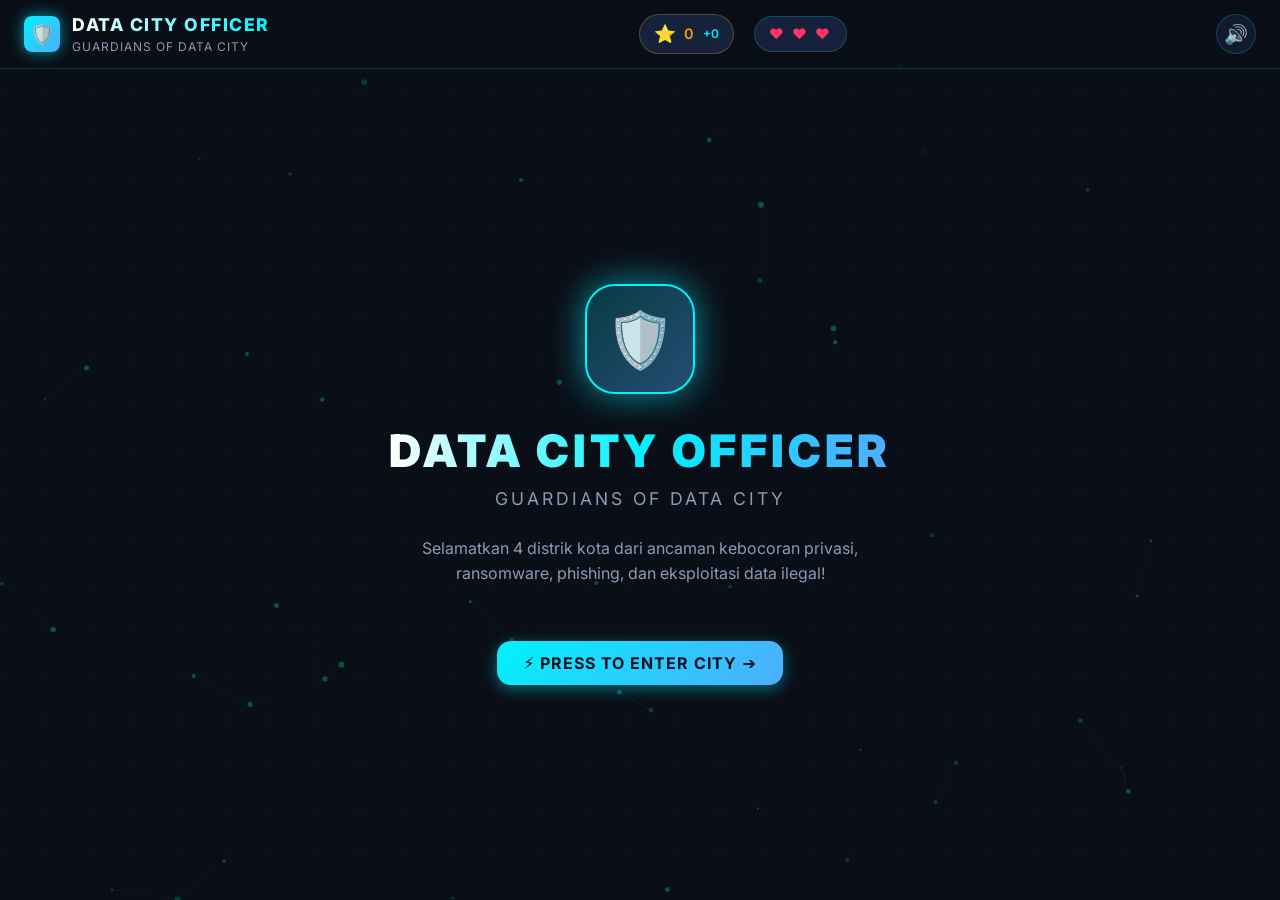
==== commit 00b3328c: "initial commit" ====
--- a/data-city-officer/index.html
+++ b/data-city-officer/index.html
@@ -800,6 +800,17 @@
             </label>
           </div>
 
+          <div class="settings-row">
+            <div class="settings-label">
+              <span class="settings-title">Musik Latar</span>
+              <span class="settings-desc">Musik menu, permainan, dan game over</span>
+            </div>
+            <label class="switch">
+              <input type="checkbox" id="settings-music-switch" checked>
+              <span class="slider"></span>
+            </label>
+          </div>
+
           <div class="settings-row" style="border:none; padding-top:20px;">
             <div class="settings-label">
               <span class="settings-title" style="color:var(--crimson);">Hapus Data Permainan</span>
--- a/data-city-officer/css/city.css
+++ b/data-city-officer/css/city.css
@@ -1,303 +1,303 @@
-#screen-city {
-  height: 100%;
-  min-height: 440px;
-  padding: 0;
-  overflow: hidden;
-}
-
-.city-world [hidden] {
-  display: none !important;
-}
-
-.city-world {
-  position: relative;
-  width: 100%;
-  height: 100%;
-  min-height: 440px;
-  overflow: hidden;
-  background: #8bcf78;
-  border-radius: 16px;
-  isolation: isolate;
-}
-
-#city-canvas {
-  display: block;
-  width: 100%;
-  height: 100%;
-  touch-action: none;
-}
-
-.city-hud {
-  position: absolute;
-  inset: 12px 14px auto;
-  z-index: 2;
-  display: grid;
-  grid-template-columns: 1fr auto;
-  gap: 8px 14px;
-  max-width: min(640px, calc(100% - 190px));
-  padding: 12px 14px;
-  color: #effaff;
-  background: rgba(11, 29, 43, .9);
-  border: 1px solid rgba(114, 229, 239, .6);
-  border-radius: 14px;
-  box-shadow: 0 8px 28px #183b4944;
-  pointer-events: none;
-}
-
-.city-hud-brand {
-  font-weight: 900;
-  letter-spacing: .04em;
-}
-
-.city-hud-brand span {
-  display: block;
-  color: #9bdbe5;
-  font-size: .68rem;
-  letter-spacing: .12em;
-}
-
-.city-hud-stats {
-  display: flex;
-  flex-wrap: wrap;
-  justify-content: flex-end;
-  gap: 5px 12px;
-  font-size: .82rem;
-}
-
-.city-security-pill {
-  display: grid;
-  min-width: 76px;
-  gap: 3px;
-}
-
-.city-security-pill i,
-.ending-security-track {
-  display: block;
-  height: 6px;
-  overflow: hidden;
-  background: #ffffff35;
-  border-radius: 99px;
-}
-
-.city-security-pill em,
-.ending-security-track span {
-  display: block;
-  width: 0;
-  height: 100%;
-  background: linear-gradient(90deg, #41d68b, #53dbeb);
-  border-radius: inherit;
-  transition: width .4s ease;
-}
-
-.ending-security {
-  width: min(100%, 500px);
-  margin: 16px auto;
-}
-
-.ending-security > div:first-child {
-  display: flex;
-  justify-content: space-between;
-  margin-bottom: 6px;
-  color: #a9eaf0;
-  font-size: .8rem;
-}
-
-.ending-security-track { height: 12px; }
-
-.city-objective {
-  grid-column: 1 / -1;
-  display: flex;
-  flex-direction: column;
-  line-height: 1.35;
-}
-
-.city-objective small {
-  color: #82ddea;
-  font-size: .63rem;
-  font-weight: 800;
-  letter-spacing: .13em;
-}
-
-.city-objective strong { font-size: .8rem; }
-
-.city-hud-actions {
-  position: absolute;
-  top: 11px;
-  right: 12px;
-  display: flex;
-  gap: 6px;
-  pointer-events: auto;
-}
-
-.city-hud-actions button,
-.city-touch-controls button {
-  border: 1px solid #8be4eb99;
-  border-radius: 10px;
-  color: white;
-  background: #173a51eF;
-  font-weight: 800;
-  cursor: pointer;
-}
-
-.city-hud-actions button { width: 36px; height: 34px; }
-.city-hud-stats { padding-right: 68px; }
-
-.city-minimap {
-  position: absolute;
-  z-index: 2;
-  top: 14px;
-  right: 14px;
-  width: 145px;
-  height: 108px;
-  overflow: hidden;
-  background: #9edb86;
-  border: 3px solid #fff;
-  border-radius: 12px;
-  box-shadow: 0 4px 16px #16354955;
-  transition: width .2s ease, height .2s ease;
-  pointer-events: none;
-}
-
-.city-minimap.expanded { width: 230px; height: 172px; }
-.minimap-road { position: absolute; background: #647582; }
-.minimap-road.horizontal { top: 43%; left: 0; width: 100%; height: 18%; }
-.minimap-road.vertical { left: 45%; top: 0; height: 100%; width: 10%; }
-.minimap-location, .minimap-player { position: absolute; z-index: 1; transform: translate(-50%, -50%); }
-.minimap-location { font-size: 14px; }
-.minimap-player { width: 9px; height: 9px; background: #178bff; border: 2px solid white; border-radius: 50%; box-shadow: 0 0 0 3px #1478f777; }
-
-.city-interact-prompt {
-  position: absolute;
-  z-index: 3;
-  left: 50%;
-  bottom: 22%;
-  transform: translateX(-50%);
-  padding: 9px 15px;
-  border: 1px solid #9ae7ee;
-  border-radius: 10px;
-  color: #f5ffff;
-  background: #102b3df2;
-  font-weight: 800;
-  box-shadow: 0 5px 18px #102b3d66;
-  animation: city-prompt 1.4s ease-in-out infinite;
-}
-
-.city-dialog-shade, .city-briefing-shade, .city-pause-shade {
-  position: absolute;
-  z-index: 5;
-  inset: 0;
-  display: grid;
-  place-items: center;
-  padding: 18px;
-  background: #0613209c;
-  backdrop-filter: blur(4px);
-}
-
-.city-dialog-shade[hidden], .city-briefing-shade[hidden], .city-pause-shade[hidden], .city-touch-controls[hidden], .city-interact-prompt[hidden], .city-welcome[hidden] {
-  display: none;
-}
-
-.city-dialog, .city-briefing, .city-pause {
-  width: min(100%, 620px);
-  padding: 22px;
-  color: #f0f9ff;
-  background: linear-gradient(145deg, #102d42, #101b31);
-  border: 1px solid #51d6e5aa;
-  border-radius: 18px;
-  box-shadow: 0 20px 60px #020a14aa;
-}
-
-.city-dialog header { display: flex; align-items: center; gap: 12px; }
-.city-dialog header > span { font-size: 2.5rem; }
-.city-dialog header div { display: grid; flex: 1; }
-.city-dialog header small { color: #9fbac8; }
-.city-dialog header button {
-  width: 36px; height: 36px; border: 0; border-radius: 50%;
-  color: white; background: #ffffff1c; font-size: 1.4rem; cursor: pointer;
-}
-.city-dialog > p { min-height: 76px; margin: 20px 0 8px; font-size: 1.04rem; line-height: 1.7; }
-.city-dialog-progress { color: #87dce6; font-size: .75rem; }
-.city-dialog footer { display: flex; flex-wrap: wrap; justify-content: space-between; gap: 10px; margin-top: 14px; }
-.city-dialog footer button { min-width: 118px; }
-.city-mission-actions { display: flex; flex: 1 0 100%; flex-wrap: wrap; gap: 8px; margin-top: 8px; }
-.city-mission-actions button { flex: 1; font-size: .82rem; }
-.city-mission-actions button:disabled { opacity: .5; cursor: not-allowed; }
-.city-district-done { align-self: center; color: #7cf0a6; font-weight: 900; }
-
-.city-briefing { display: flex; flex-direction: column; align-items: center; text-align: center; border-color: #73e6ae; }
-.city-briefing > span { font-size: 3.4rem; }
-.city-briefing small { color: #73e6ae; font-weight: 900; letter-spacing: .2em; }
-.city-briefing h2 { margin-top: 8px; font-size: 1.4rem; }
-.city-briefing p { margin: 8px 0 20px; color: #d0e8ef; font-size: 1.15rem; }
-.city-briefing button { width: min(100%, 280px); margin-top: 8px; }
-.city-briefing-shade.mission-start { animation: city-fade .35s ease-in forwards; }
-.city-pause { display: flex; flex-direction: column; align-items: center; gap: 12px; max-width: 400px; }
-.city-pause h2 { margin-bottom: 10px; }
-.city-pause button { width: 100%; }
-
-.city-touch-controls {
-  position: absolute;
-  z-index: 3;
-  bottom: 18px;
-  left: 18px;
-  right: 18px;
-  display: flex;
-  align-items: flex-end;
-  justify-content: space-between;
-  pointer-events: none;
-}
-.city-dpad {
-  display: grid;
-  grid-template: repeat(2, 45px) / repeat(3, 45px);
-  gap: 4px;
-  pointer-events: auto;
-}
-.city-dpad button { touch-action: none; opacity: .88; }
-.city-dpad button[data-move="up"] { grid-column: 2; grid-row: 1; }
-.city-dpad button[data-move="left"] { grid-column: 1; grid-row: 2; }
-.city-dpad button[data-move="down"] { grid-column: 2; grid-row: 2; }
-.city-dpad button[data-move="right"] { grid-column: 3; grid-row: 2; }
-#city-touch-interact { height: 52px; padding: 0 18px; pointer-events: auto; }
-
-.city-welcome {
-  position: absolute;
-  z-index: 4;
-  left: 50%;
-  top: 48%;
-  transform: translate(-50%, -50%);
-  display: grid;
-  gap: 6px;
-  width: min(90%, 450px);
-  padding: 18px;
-  text-align: center;
-  color: white;
-  background: #102d42eF;
-  border: 1px solid #6de2e8;
-  border-radius: 14px;
-  animation: city-welcome 3.2s ease forwards;
-  pointer-events: none;
-}
-.city-welcome strong { color: #87f2c1; letter-spacing: .1em; }
-
-@keyframes city-prompt { 50% { transform: translate(-50%, -5px); } }
-@keyframes city-fade { to { opacity: 0; transform: scale(1.05); } }
-@keyframes city-welcome { 0%, 75% { opacity: 1; } 100% { opacity: 0; } }
-
-@media (max-width: 760px) {
-  #screen-city { padding: 0; }
-  .city-world { min-height: 420px; border-radius: 0; }
-  .city-hud { inset: 8px 8px auto; max-width: calc(100% - 16px); padding: 9px; gap: 6px; }
-  .city-hud-brand { font-size: .76rem; }
-  .city-hud-brand span { font-size: .55rem; }
-  .city-hud-stats { grid-column: 1 / -1; justify-content: flex-start; padding: 0 70px 0 0; font-size: .72rem; }
-  .city-objective strong { font-size: .7rem; }
-  .city-minimap { top: 125px; right: 8px; width: 112px; height: 84px; }
-  .city-minimap.expanded { width: 180px; height: 135px; }
-  .city-interact-prompt { bottom: 24%; font-size: .85rem; white-space: nowrap; }
-  .city-dialog, .city-briefing, .city-pause { padding: 17px; }
-  .city-dialog > p { font-size: .92rem; }
-}
-
-@media (prefers-reduced-motion: reduce) {
-  .city-interact-prompt, .city-welcome { animation: none; }
-}
+#screen-city {
+  height: 100%;
+  min-height: 440px;
+  padding: 0;
+  overflow: hidden;
+}
+
+.city-world [hidden] {
+  display: none !important;
+}
+
+.city-world {
+  position: relative;
+  width: 100%;
+  height: 100%;
+  min-height: 440px;
+  overflow: hidden;
+  background: #8bcf78;
+  border-radius: 16px;
+  isolation: isolate;
+}
+
+#city-canvas {
+  display: block;
+  width: 100%;
+  height: 100%;
+  touch-action: none;
+}
+
+.city-hud {
+  position: absolute;
+  inset: 12px 14px auto;
+  z-index: 2;
+  display: grid;
+  grid-template-columns: 1fr auto;
+  gap: 8px 14px;
+  max-width: min(640px, calc(100% - 190px));
+  padding: 12px 14px;
+  color: #effaff;
+  background: rgba(11, 29, 43, .9);
+  border: 1px solid rgba(114, 229, 239, .6);
+  border-radius: 14px;
+  box-shadow: 0 8px 28px #183b4944;
+  pointer-events: none;
+}
+
+.city-hud-brand {
+  font-weight: 900;
+  letter-spacing: .04em;
+}
+
+.city-hud-brand span {
+  display: block;
+  color: #9bdbe5;
+  font-size: .68rem;
+  letter-spacing: .12em;
+}
+
+.city-hud-stats {
+  display: flex;
+  flex-wrap: wrap;
+  justify-content: flex-end;
+  gap: 5px 12px;
+  font-size: .82rem;
+}
+
+.city-security-pill {
+  display: grid;
+  min-width: 76px;
+  gap: 3px;
+}
+
+.city-security-pill i,
+.ending-security-track {
+  display: block;
+  height: 6px;
+  overflow: hidden;
+  background: #ffffff35;
+  border-radius: 99px;
+}
+
+.city-security-pill em,
+.ending-security-track span {
+  display: block;
+  width: 0;
+  height: 100%;
+  background: linear-gradient(90deg, #41d68b, #53dbeb);
+  border-radius: inherit;
+  transition: width .4s ease;
+}
+
+.ending-security {
+  width: min(100%, 500px);
+  margin: 16px auto;
+}
+
+.ending-security > div:first-child {
+  display: flex;
+  justify-content: space-between;
+  margin-bottom: 6px;
+  color: #a9eaf0;
+  font-size: .8rem;
+}
+
+.ending-security-track { height: 12px; }
+
+.city-objective {
+  grid-column: 1 / -1;
+  display: flex;
+  flex-direction: column;
+  line-height: 1.35;
+}
+
+.city-objective small {
+  color: #82ddea;
+  font-size: .63rem;
+  font-weight: 800;
+  letter-spacing: .13em;
+}
+
+.city-objective strong { font-size: .8rem; }
+
+.city-hud-actions {
+  position: absolute;
+  top: 11px;
+  right: 12px;
+  display: flex;
+  gap: 6px;
+  pointer-events: auto;
+}
+
+.city-hud-actions button,
+.city-touch-controls button {
+  border: 1px solid #8be4eb99;
+  border-radius: 10px;
+  color: white;
+  background: #173a51eF;
+  font-weight: 800;
+  cursor: pointer;
+}
+
+.city-hud-actions button { width: 36px; height: 34px; }
+.city-hud-stats { padding-right: 68px; }
+
+.city-minimap {
+  position: absolute;
+  z-index: 2;
+  top: 14px;
+  right: 14px;
+  width: 145px;
+  height: 108px;
+  overflow: hidden;
+  background: #9edb86;
+  border: 3px solid #fff;
+  border-radius: 12px;
+  box-shadow: 0 4px 16px #16354955;
+  transition: width .2s ease, height .2s ease;
+  pointer-events: none;
+}
+
+.city-minimap.expanded { width: 230px; height: 172px; }
+.minimap-road { position: absolute; background: #647582; }
+.minimap-road.horizontal { top: 43%; left: 0; width: 100%; height: 18%; }
+.minimap-road.vertical { left: 45%; top: 0; height: 100%; width: 10%; }
+.minimap-location, .minimap-player { position: absolute; z-index: 1; transform: translate(-50%, -50%); }
+.minimap-location { font-size: 14px; }
+.minimap-player { width: 9px; height: 9px; background: #178bff; border: 2px solid white; border-radius: 50%; box-shadow: 0 0 0 3px #1478f777; }
+
+.city-interact-prompt {
+  position: absolute;
+  z-index: 3;
+  left: 50%;
+  bottom: 22%;
+  transform: translateX(-50%);
+  padding: 9px 15px;
+  border: 1px solid #9ae7ee;
+  border-radius: 10px;
+  color: #f5ffff;
+  background: #102b3df2;
+  font-weight: 800;
+  box-shadow: 0 5px 18px #102b3d66;
+  animation: city-prompt 1.4s ease-in-out infinite;
+}
+
+.city-dialog-shade, .city-briefing-shade, .city-pause-shade {
+  position: absolute;
+  z-index: 5;
+  inset: 0;
+  display: grid;
+  place-items: center;
+  padding: 18px;
+  background: #0613209c;
+  backdrop-filter: blur(4px);
+}
+
+.city-dialog-shade[hidden], .city-briefing-shade[hidden], .city-pause-shade[hidden], .city-touch-controls[hidden], .city-interact-prompt[hidden], .city-welcome[hidden] {
+  display: none;
+}
+
+.city-dialog, .city-briefing, .city-pause {
+  width: min(100%, 620px);
+  padding: 22px;
+  color: #f0f9ff;
+  background: linear-gradient(145deg, #102d42, #101b31);
+  border: 1px solid #51d6e5aa;
+  border-radius: 18px;
+  box-shadow: 0 20px 60px #020a14aa;
+}
+
+.city-dialog header { display: flex; align-items: center; gap: 12px; }
+.city-dialog header > span { font-size: 2.5rem; }
+.city-dialog header div { display: grid; flex: 1; }
+.city-dialog header small { color: #9fbac8; }
+.city-dialog header button {
+  width: 36px; height: 36px; border: 0; border-radius: 50%;
+  color: white; background: #ffffff1c; font-size: 1.4rem; cursor: pointer;
+}
+.city-dialog > p { min-height: 76px; margin: 20px 0 8px; font-size: 1.04rem; line-height: 1.7; }
+.city-dialog-progress { color: #87dce6; font-size: .75rem; }
+.city-dialog footer { display: flex; flex-wrap: wrap; justify-content: space-between; gap: 10px; margin-top: 14px; }
+.city-dialog footer button { min-width: 118px; }
+.city-mission-actions { display: flex; flex: 1 0 100%; flex-wrap: wrap; gap: 8px; margin-top: 8px; }
+.city-mission-actions button { flex: 1; font-size: .82rem; }
+.city-mission-actions button:disabled { opacity: .5; cursor: not-allowed; }
+.city-district-done { align-self: center; color: #7cf0a6; font-weight: 900; }
+
+.city-briefing { display: flex; flex-direction: column; align-items: center; text-align: center; border-color: #73e6ae; }
+.city-briefing > span { font-size: 3.4rem; }
+.city-briefing small { color: #73e6ae; font-weight: 900; letter-spacing: .2em; }
+.city-briefing h2 { margin-top: 8px; font-size: 1.4rem; }
+.city-briefing p { margin: 8px 0 20px; color: #d0e8ef; font-size: 1.15rem; }
+.city-briefing button { width: min(100%, 280px); margin-top: 8px; }
+.city-briefing-shade.mission-start { animation: city-fade .35s ease-in forwards; }
+.city-pause { display: flex; flex-direction: column; align-items: center; gap: 12px; max-width: 400px; }
+.city-pause h2 { margin-bottom: 10px; }
+.city-pause button { width: 100%; }
+
+.city-touch-controls {
+  position: absolute;
+  z-index: 3;
+  bottom: 18px;
+  left: 18px;
+  right: 18px;
+  display: flex;
+  align-items: flex-end;
+  justify-content: space-between;
+  pointer-events: none;
+}
+.city-dpad {
+  display: grid;
+  grid-template: repeat(2, 45px) / repeat(3, 45px);
+  gap: 4px;
+  pointer-events: auto;
+}
+.city-dpad button { touch-action: none; opacity: .88; }
+.city-dpad button[data-move="up"] { grid-column: 2; grid-row: 1; }
+.city-dpad button[data-move="left"] { grid-column: 1; grid-row: 2; }
+.city-dpad button[data-move="down"] { grid-column: 2; grid-row: 2; }
+.city-dpad button[data-move="right"] { grid-column: 3; grid-row: 2; }
+#city-touch-interact { height: 52px; padding: 0 18px; pointer-events: auto; }
+
+.city-welcome {
+  position: absolute;
+  z-index: 4;
+  left: 50%;
+  top: 48%;
+  transform: translate(-50%, -50%);
+  display: grid;
+  gap: 6px;
+  width: min(90%, 450px);
+  padding: 18px;
+  text-align: center;
+  color: white;
+  background: #102d42eF;
+  border: 1px solid #6de2e8;
+  border-radius: 14px;
+  animation: city-welcome 3.2s ease forwards;
+  pointer-events: none;
+}
+.city-welcome strong { color: #87f2c1; letter-spacing: .1em; }
+
+@keyframes city-prompt { 50% { transform: translate(-50%, -5px); } }
+@keyframes city-fade { to { opacity: 0; transform: scale(1.05); } }
+@keyframes city-welcome { 0%, 75% { opacity: 1; } 100% { opacity: 0; } }
+
+@media (max-width: 760px) {
+  #screen-city { padding: 0; }
+  .city-world { min-height: 420px; border-radius: 0; }
+  .city-hud { inset: 8px 8px auto; max-width: calc(100% - 16px); padding: 9px; gap: 6px; }
+  .city-hud-brand { font-size: .76rem; }
+  .city-hud-brand span { font-size: .55rem; }
+  .city-hud-stats { grid-column: 1 / -1; justify-content: flex-start; padding: 0 70px 0 0; font-size: .72rem; }
+  .city-objective strong { font-size: .7rem; }
+  .city-minimap { top: 125px; right: 8px; width: 112px; height: 84px; }
+  .city-minimap.expanded { width: 180px; height: 135px; }
+  .city-interact-prompt { bottom: 24%; font-size: .85rem; white-space: nowrap; }
+  .city-dialog, .city-briefing, .city-pause { padding: 17px; }
+  .city-dialog > p { font-size: .92rem; }
+}
+
+@media (prefers-reduced-motion: reduce) {
+  .city-interact-prompt, .city-welcome { animation: none; }
+}
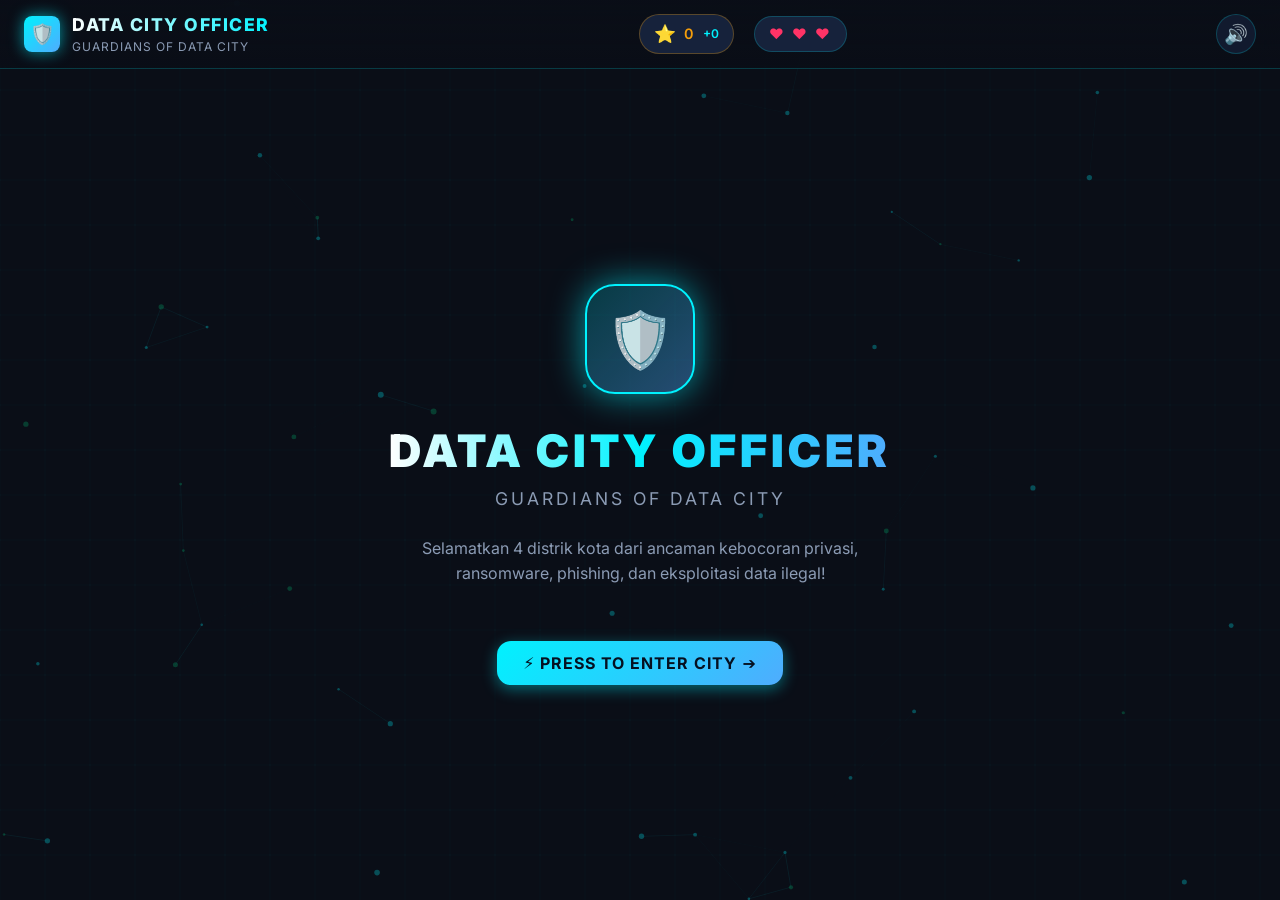
==== commit 22e626c7: "initial commit" ====
--- a/data-city-officer/index.html
+++ b/data-city-officer/index.html
@@ -800,17 +800,6 @@
             </label>
           </div>
 
-          <div class="settings-row">
-            <div class="settings-label">
-              <span class="settings-title">Musik Latar</span>
-              <span class="settings-desc">Musik menu, permainan, dan game over</span>
-            </div>
-            <label class="switch">
-              <input type="checkbox" id="settings-music-switch" checked>
-              <span class="slider"></span>
-            </label>
-          </div>
-
           <div class="settings-row" style="border:none; padding-top:20px;">
             <div class="settings-label">
               <span class="settings-title" style="color:var(--crimson);">Hapus Data Permainan</span>
@@ -865,7 +854,7 @@
 
   <!-- Scripts in exact dependency order -->
   <script src="js/storage.js"></script>
-  <script src="js/audio.js"></script>
+  <script src="js/audio.js?v=4"></script>
   <script src="js/questions.js"></script>
   <script src="js/state.js"></script>
   <script src="js/ui.js"></script>
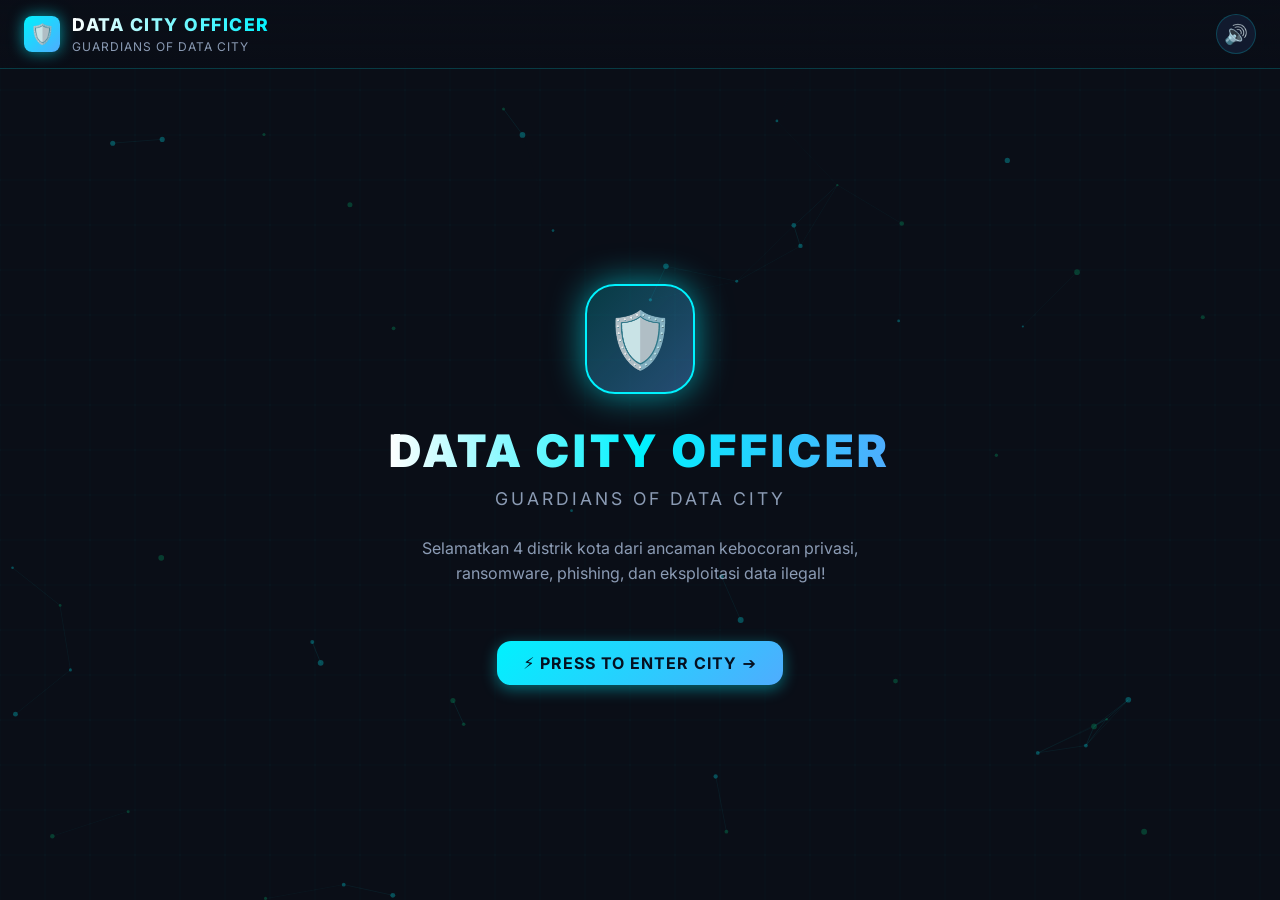
==== commit f5e750e6: "initial commit" ====
--- a/data-city-officer/index.html
+++ b/data-city-officer/index.html
@@ -63,7 +63,7 @@
         </div>
       </div>
 
-      <div class="header-stats">
+      <div class="header-stats" hidden>
         <div class="stat-pill score-pill" title="Base Score dan Speed Bonus">
           <span class="icon">⭐</span>
           <span id="header-score-val">0</span>
--- a/data-city-officer/css/style.css
+++ b/data-city-officer/css/style.css
@@ -158,6 +158,10 @@
   display: flex;
   align-items: center;
   gap: 20px;
+}
+
+.header-stats[hidden] {
+  display: none;
 }
 
 .stat-pill {
